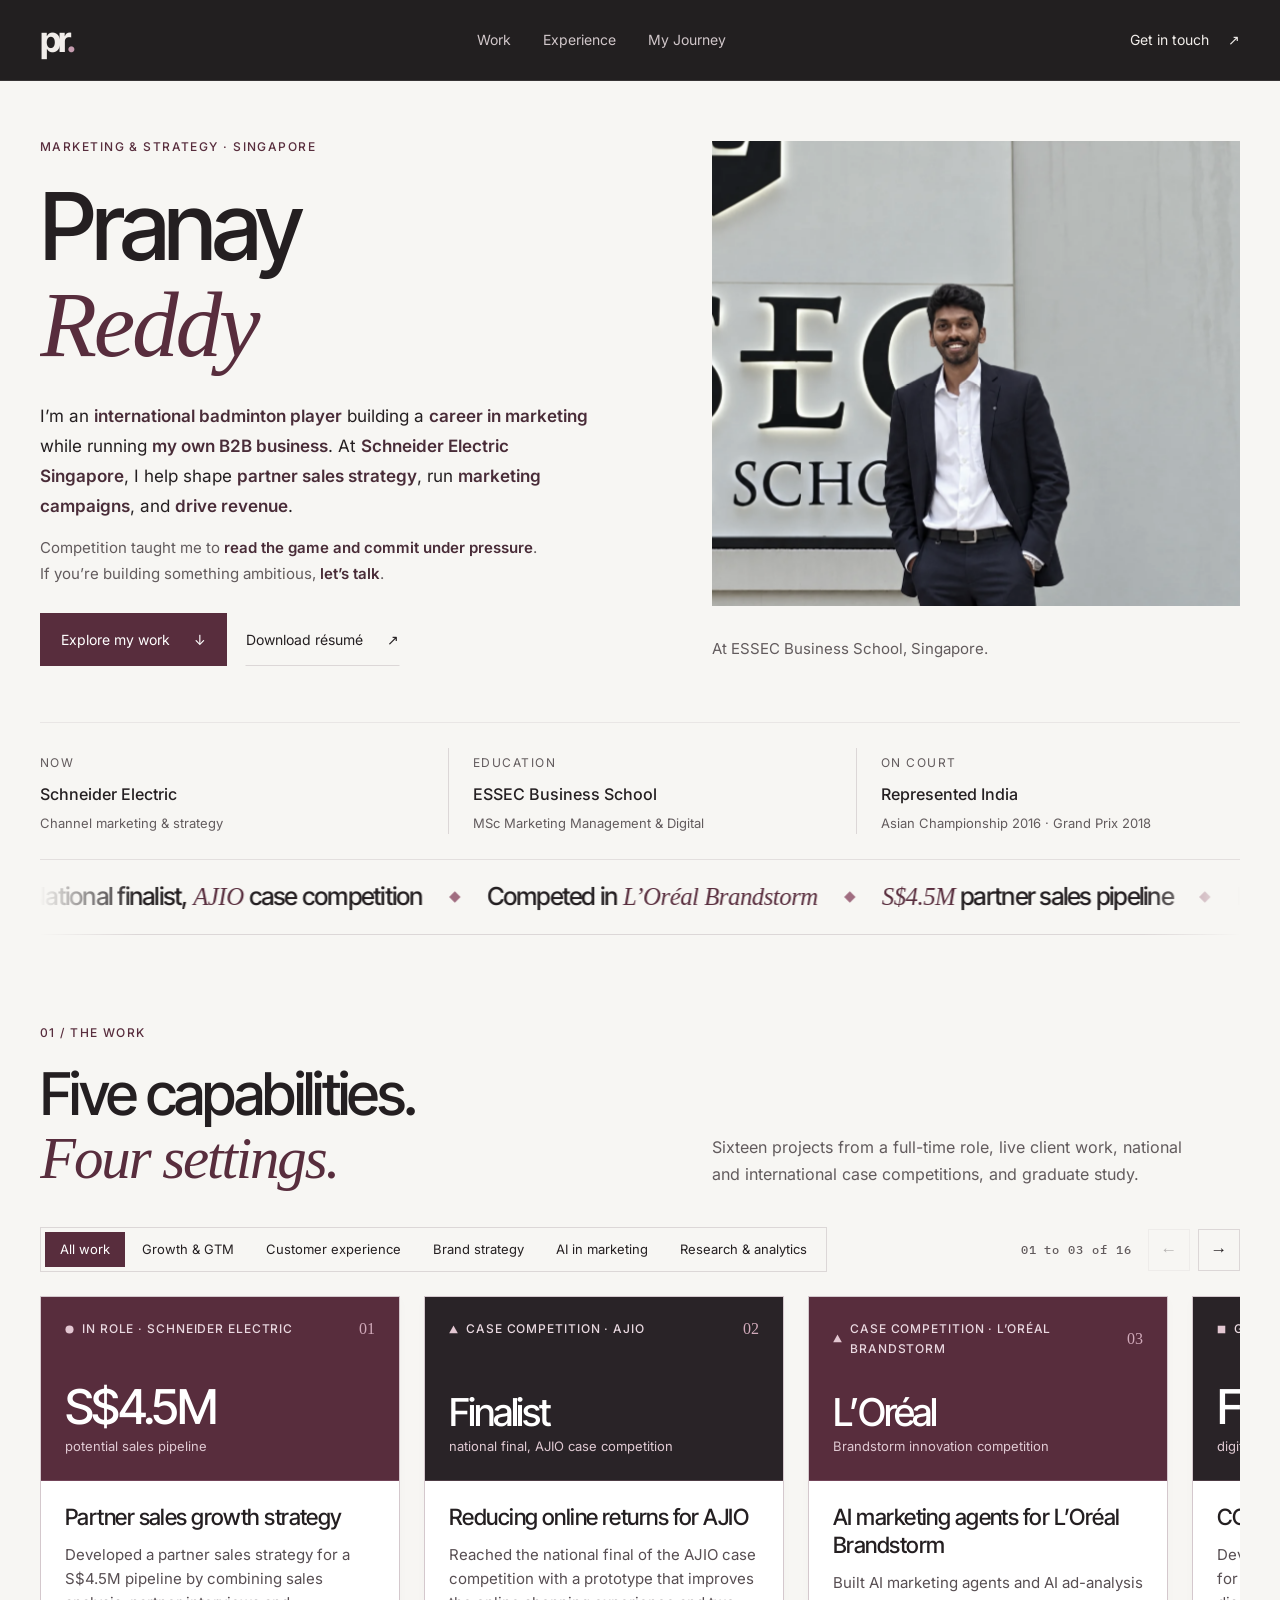
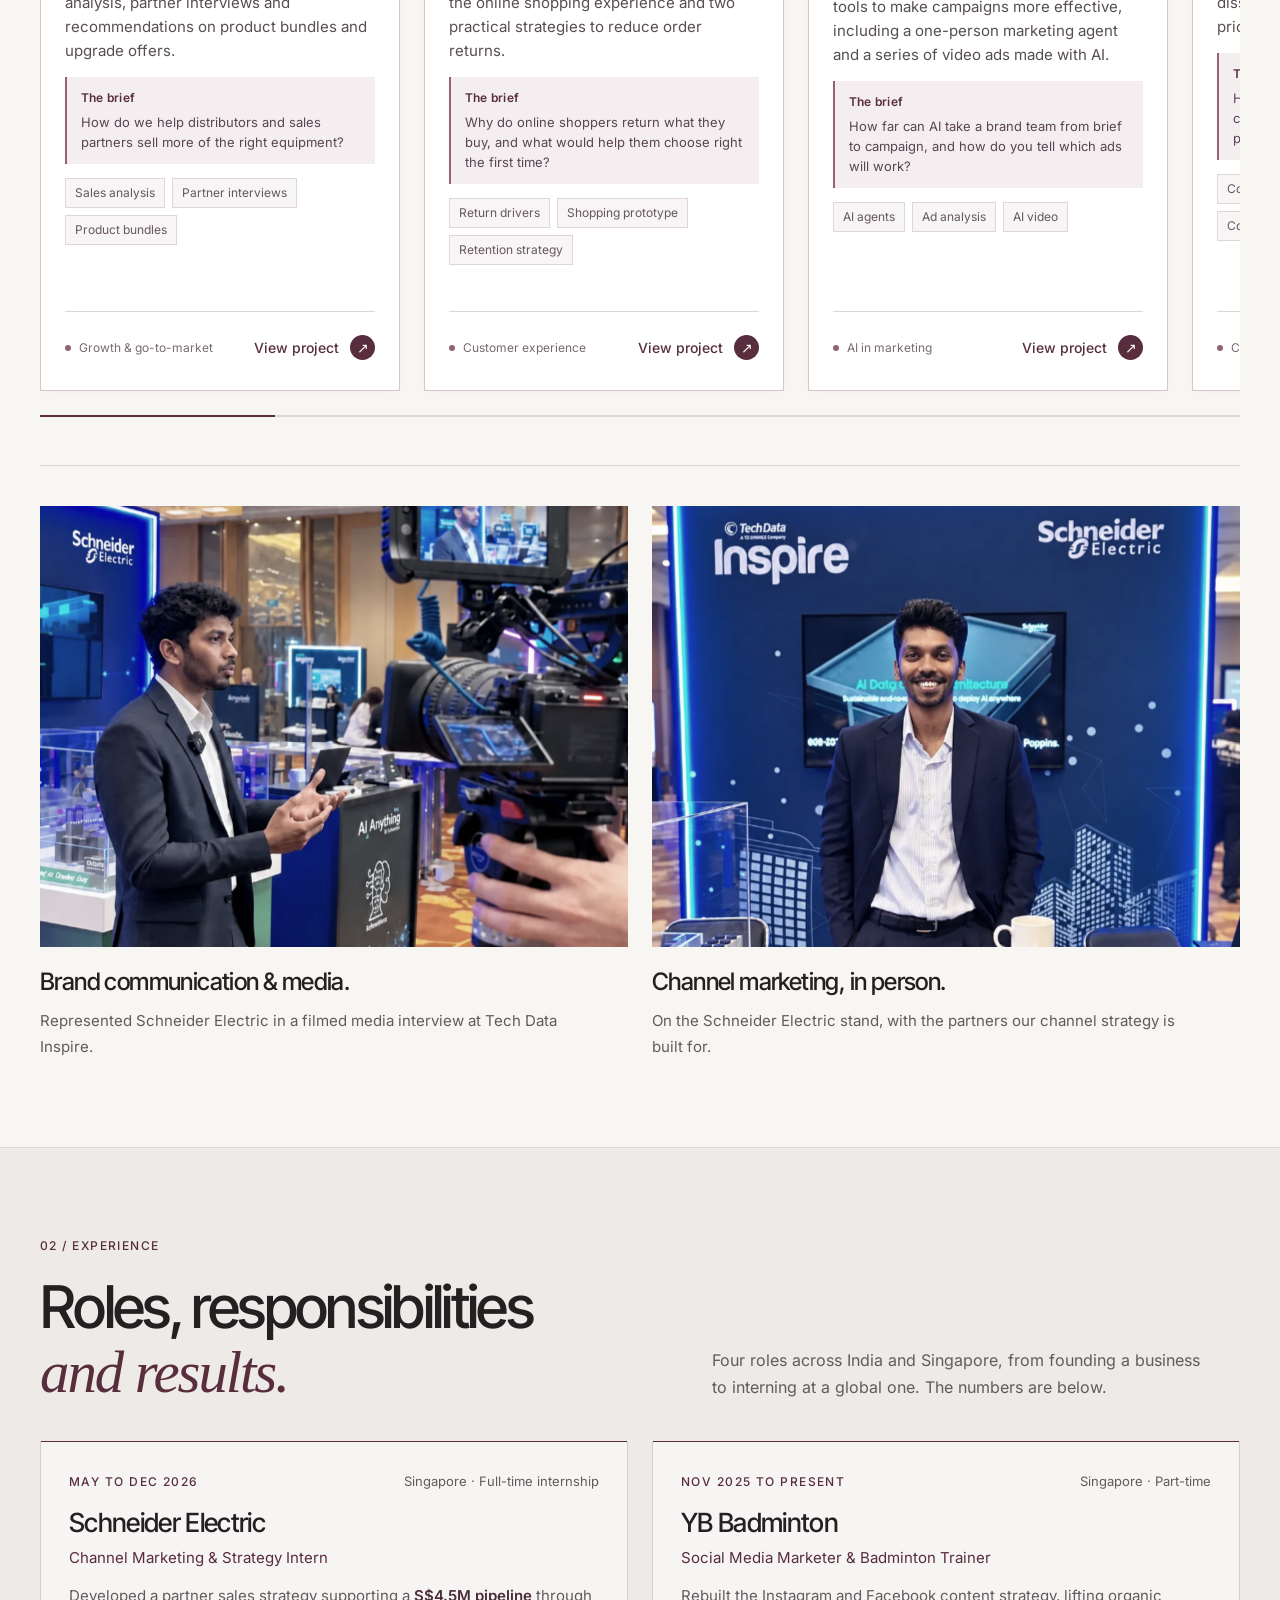
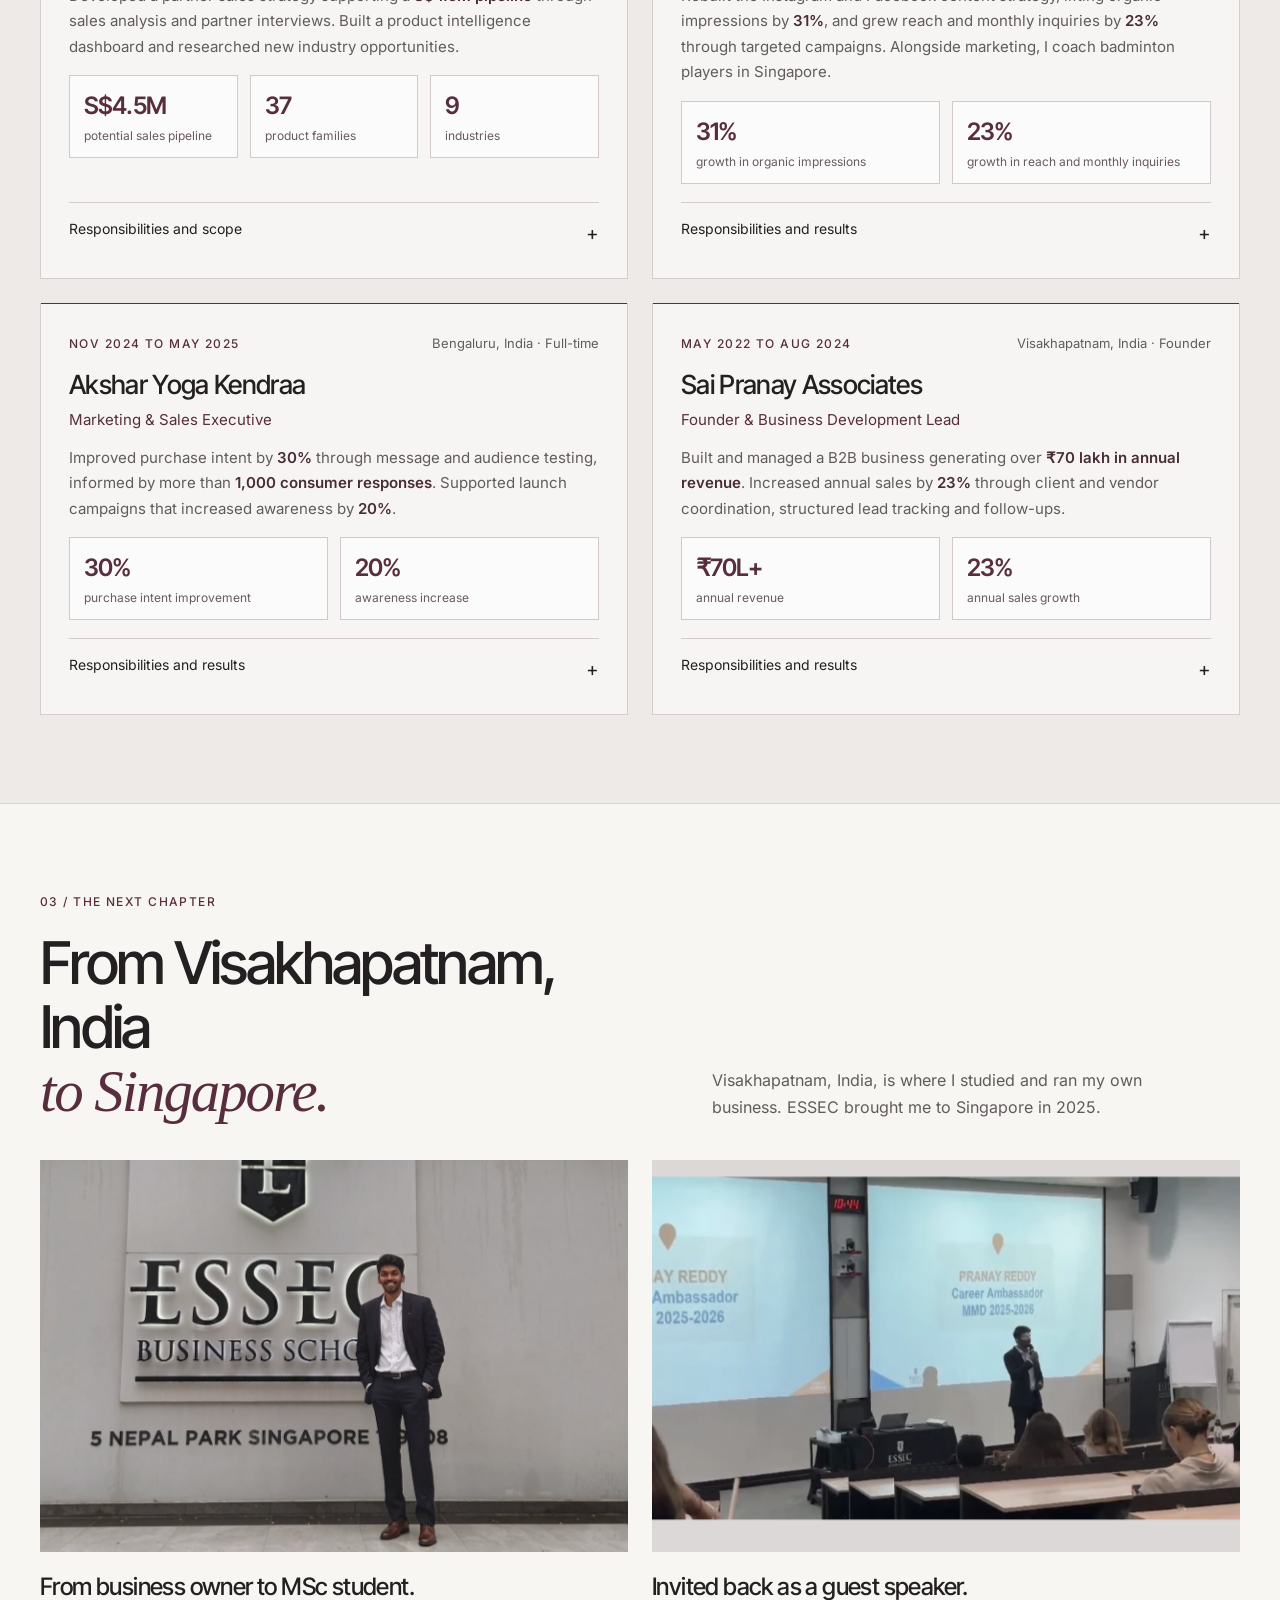
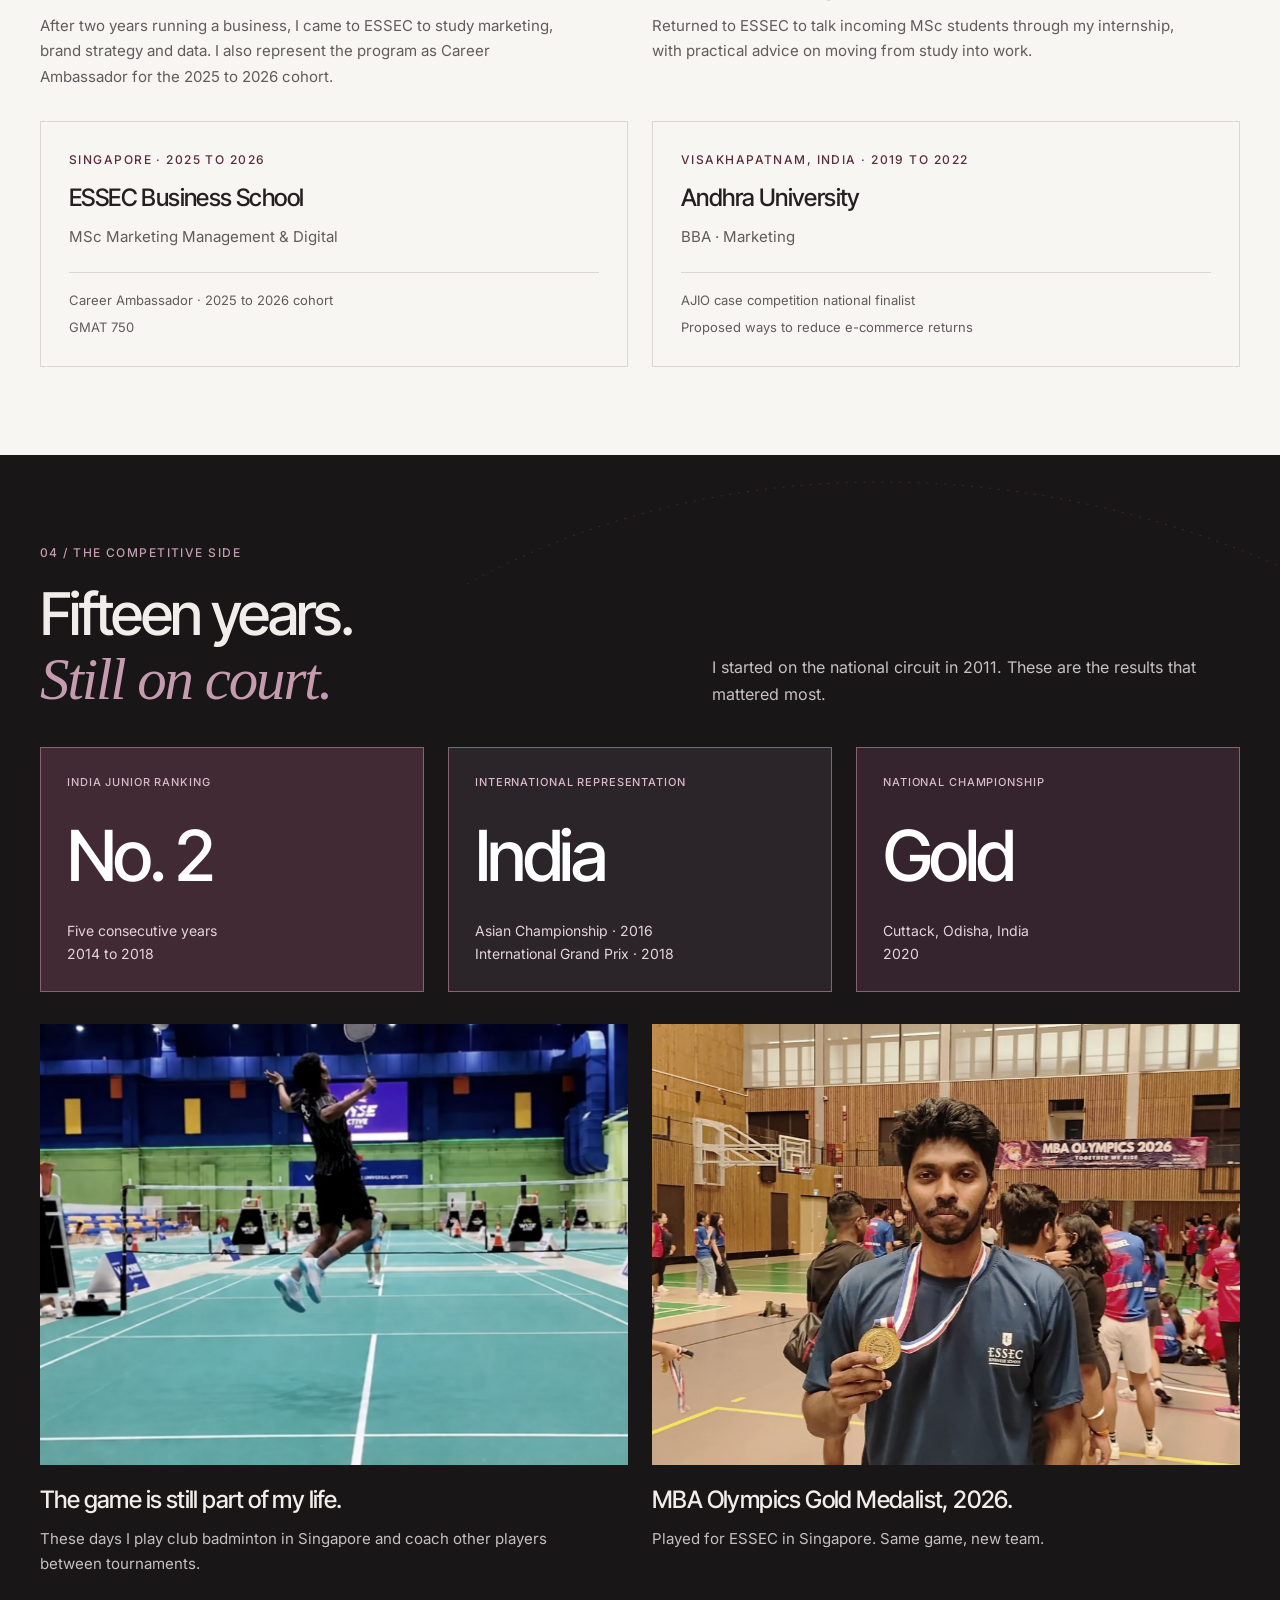
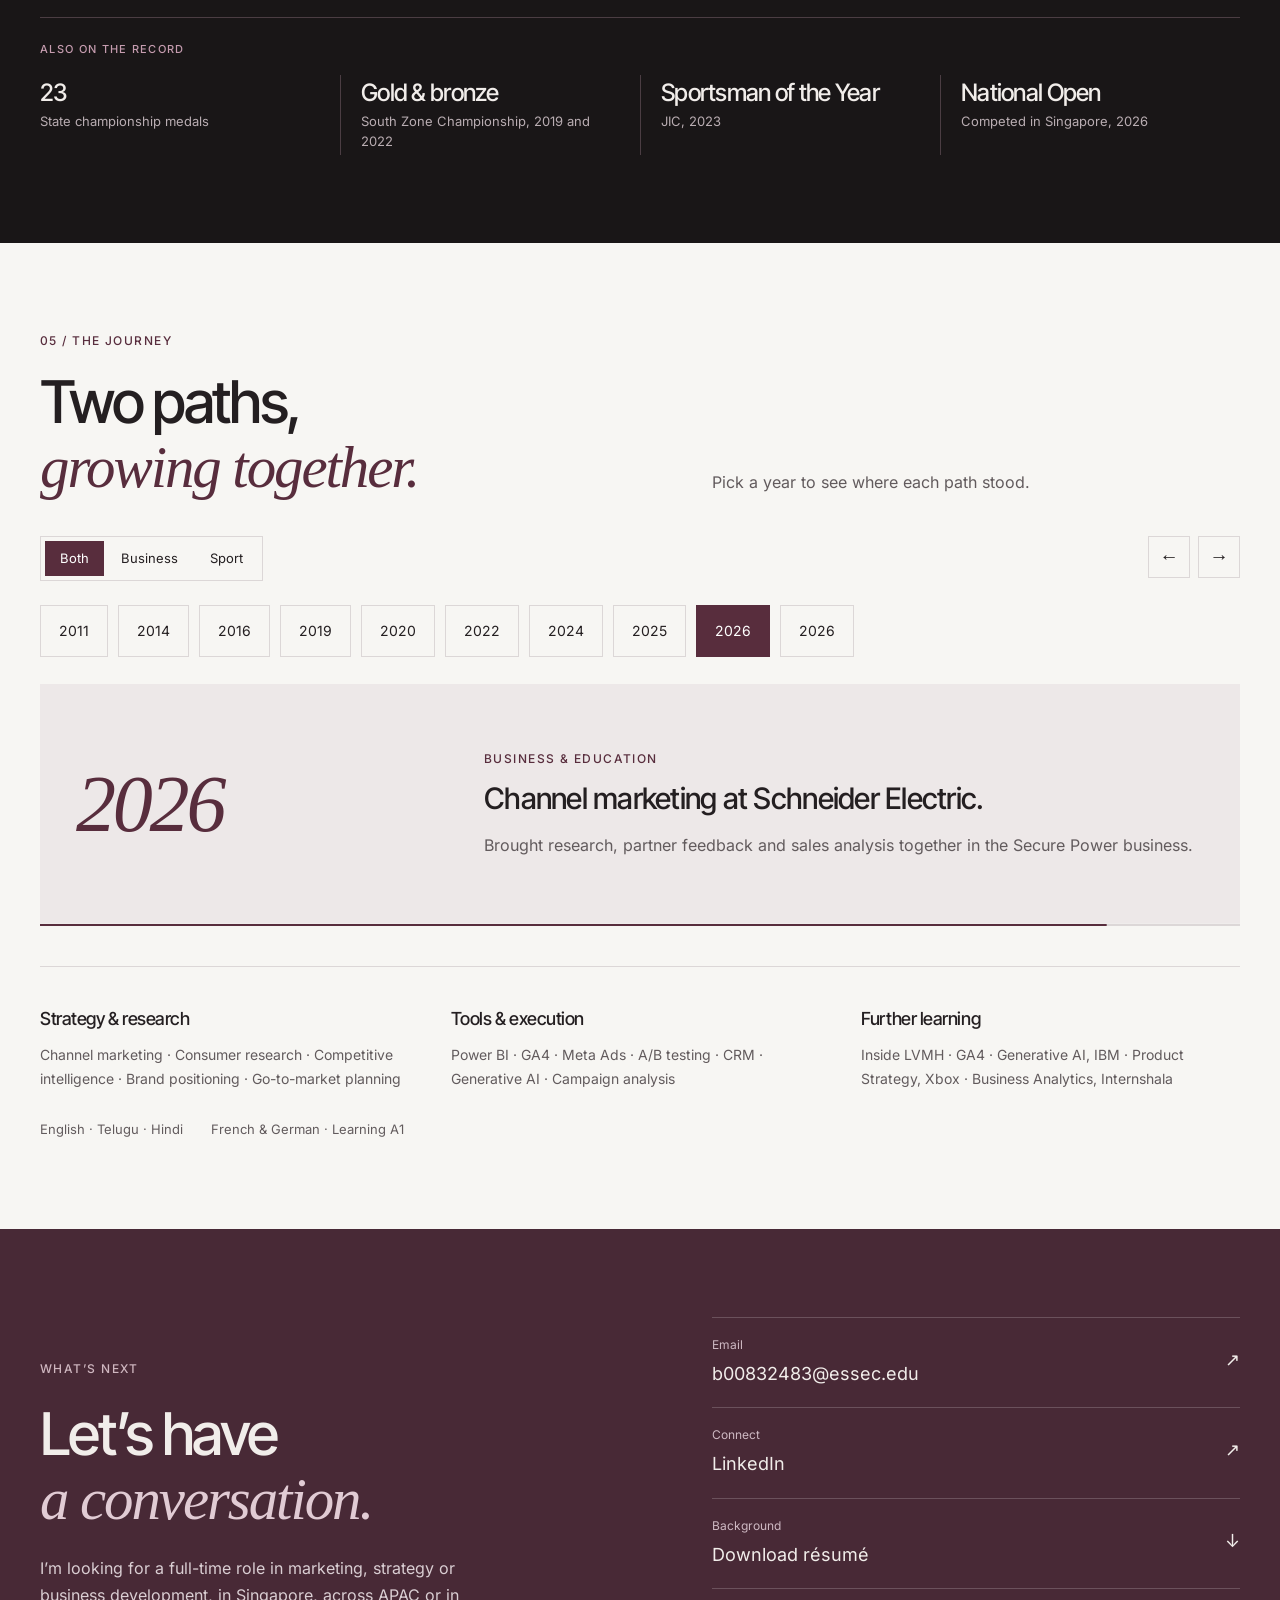
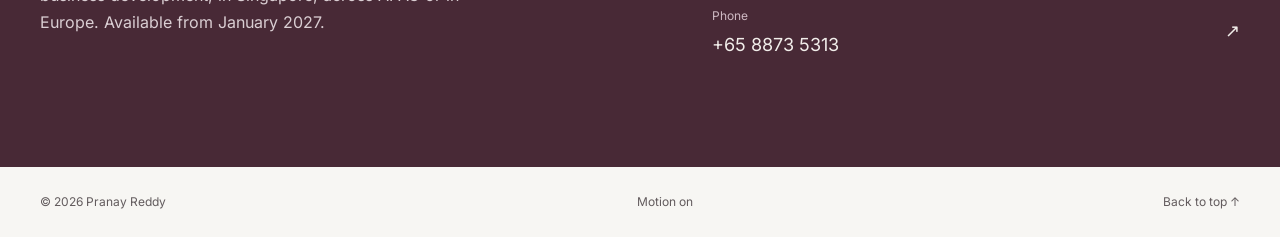
==== docs/index.html @ fdb8cba4 "Serve the site from docs/ so GitHub Pages can publish it GitHub Pages can publish a branch's root or" ====
<!doctype html>
<html lang="en"><head><meta charset="utf-8"><meta name="viewport" content="width=device-width,initial-scale=1"><title>Pranay Reddy | Marketing, Strategy & Commercial Growth</title><meta name="description" content="Pranay Reddy. Former India junior No. 2 in badminton, founder of a B2B business, now in partner sales strategy at Schneider Electric in Singapore."><meta name="theme-color" content="#191617"><meta name="portfolio-revision" content="4"><style>@font-face{font-family:"Inter Tight";font-style:normal;font-weight:400;font-display:swap;src:url([data-uri]) format("woff2")}
@font-face{font-family:"Inter Tight";font-style:normal;font-weight:500;font-display:swap;src:url([data-uri]) format("woff2")}
@font-face{font-family:"Inter Tight";font-style:normal;font-weight:600;font-display:swap;src:url([data-uri]) format("woff2")}
@font-face{font-family:"Inter Tight";font-style:normal;font-weight:700;font-display:swap;src:url([data-uri]) format("woff2")}
@font-face{font-family:"Inter Tight";font-style:normal;font-weight:800;font-display:swap;src:url([data-uri]) format("woff2")}
@font-face{font-family:"Inter";font-style:normal;font-weight:400;font-display:swap;src:url([data-uri]) format("woff2")}
@font-face{font-family:"Inter";font-style:normal;font-weight:500;font-display:swap;src:url([data-uri]) format("woff2")}
@font-face{font-family:"Inter";font-style:normal;font-weight:600;font-display:swap;src:url([data-uri]) format("woff2")}
@font-face{font-family:"IBM Plex Mono";font-style:normal;font-weight:400;font-display:swap;src:url([data-uri]) format("woff2")}
@font-face{font-family:"IBM Plex Mono";font-style:normal;font-weight:500;font-display:swap;src:url([data-uri]) format("woff2")}</style><style>
:root{--bg:#f7f6f3;--paper:#fff;--ink:#241f21;--muted:#625b5d;--line:#dcd7d7;--wine:#582d3d;--dark:#191617;--light:#f1edea;--serif:Georgia,'Times New Roman',serif;--sans:'Inter',Arial,sans-serif;--display:'Inter Tight',Arial,sans-serif;--ease:cubic-bezier(.22,.68,0,1)}
*{box-sizing:border-box}html{scroll-behavior:smooth;scroll-padding-top:96px}body{margin:0;background:var(--bg);color:var(--ink);font:16px/1.7 var(--sans);-webkit-font-smoothing:antialiased}button,a{touch-action:manipulation;-webkit-tap-highlight-color:transparent}button{font:inherit;cursor:pointer}a{color:inherit;text-decoration:none}button:focus-visible,a:focus-visible,summary:focus-visible{outline:2px solid #ad637c;outline-offset:5px}button{color:inherit}h1,h2,h3,p,figure{margin:0}h1,h2,h3{font-family:var(--display);font-weight:500}h1,h2{line-height:1.08;letter-spacing:-.045em}h2{font-size:clamp(2.45rem,4.6vw,4.1rem)}h3{font-size:1.5rem;line-height:1.28;letter-spacing:-.025em}em{font-family:var(--serif);font-weight:400;letter-spacing:-.035em}h2 em{color:var(--wine)}::selection{background:#582d3d;color:white}.container{width:min(1200px,calc(100% - 80px));margin-inline:auto}.section{padding-block:88px}.eyebrow{font-size:.75rem;font-weight:500;letter-spacing:.12em;line-height:1.6;text-transform:uppercase}.skip{position:fixed;left:20px;top:-100px;padding:14px;background:#fff;z-index:200}.skip:focus{top:12px}.scroll-progress{position:fixed;height:2px;top:0;left:0;width:100%;background:#a06d80;transform:scaleX(0);transform-origin:left;z-index:100}.site-header{position:sticky;top:0;z-index:40;background:#191617f5;color:var(--light);border-bottom:1px solid #ffffff18;backdrop-filter:blur(16px)}.nav-inner{height:80px;display:flex;align-items:center;justify-content:space-between;gap:24px}.wordmark{font:700 2.2rem/1 var(--display);letter-spacing:-.09em}.wordmark span{color:#c59caf}.nav-inner nav{display:flex;gap:32px;font-size:.875rem}.nav-inner nav a{color:#d1c7ca;position:relative}.nav-inner nav a.active:after{position:absolute;content:'';height:1px;background:#c59caf;bottom:-9px;left:0;right:0}.nav-contact{font-size:.875rem}.nav-contact span{padding-left:15px}.hero{display:grid;grid-template-columns:1.15fr 1fr;align-items:center;gap:64px;padding-block:56px}.hero-copy .eyebrow{color:var(--wine);margin-bottom:25px}.hero h1{font-size:clamp(2.8rem,4.4vw,4rem);line-height:1.13}.hero h1 em{color:var(--wine)}.hero-intro{font-size:1.0625rem;line-height:1.75;margin-top:25px;max-width:550px}.hero-note{color:var(--muted);font-size:.9375rem;margin-top:14px;max-width:510px}.hero-actions{display:flex;gap:18px;flex-wrap:wrap;margin-top:27px}.button{display:inline-flex;gap:24px;align-items:center;font-size:.875rem;line-height:1.5;padding:15px 20px;border:1px solid var(--wine);transition:transform .25s,background .25s}.primary{background:var(--wine);color:white}.primary:hover{background:#3c202b;transform:translateY(-2px)}.text-button{border-color:transparent;border-bottom-color:var(--line);padding-inline:0}.hero-portrait .image-frame{aspect-ratio:auto;height:465px}.hero-portrait figcaption{display:flex;align-items:baseline;justify-content:space-between;gap:12px;padding-top:14px}.hero-portrait figcaption h3{font-size:1rem}.hero-portrait figcaption p{font-size:.75rem;margin:0}.portrait-frame img{object-position:50% 62%}.credentials-strip{display:grid;grid-template-columns:repeat(3,1fr);border-block:1px solid var(--line);padding-block:25px;gap:24px}.credentials-strip>div{padding-left:24px;border-left:1px solid var(--line)}.credentials-strip>div:first-child{padding-left:0;border:0}.credentials-strip span{font-size:.6875rem;letter-spacing:.12em;color:var(--muted)}.credentials-strip strong{display:block;font-size:1rem;font-weight:500;margin-top:5px}.credentials-strip p{color:var(--muted);font-size:.8125rem;margin-top:4px}.section-head{margin-bottom:36px}.section-head>.eyebrow{color:var(--wine);margin-bottom:20px}.heading-row{display:grid;grid-template-columns:1.15fr 1fr;gap:64px;align-items:end}.heading-row>p{max-width:490px;color:var(--muted);padding-bottom:3px}.context-panel{display:grid;grid-template-columns:1fr 1.7fr;gap:48px;padding:36px;background:var(--dark);color:var(--light);margin-bottom:32px;border-top:3px solid var(--wine)}.context-panel .eyebrow{color:#cba7b7;margin-bottom:18px}.context-panel h3{font-size:1.85rem}.context-panel>div>p:not(.eyebrow){font-size:.9375rem;color:#d5cbd0}.context-panel>div>p+p{margin-top:14px}.work-toolbar{display:flex;align-items:center;justify-content:space-between;gap:20px;margin-bottom:24px}.work-toolbar>p{font-size:.8125rem;color:var(--muted)}.filters{display:flex;padding:4px;border:1px solid var(--line);gap:2px;max-width:100%;background:transparent}.filters button{border:0;background:transparent;padding:8px 15px;font-size:.8125rem;line-height:1.5;transition:background .25s,color .25s}.filters button.active{background:var(--wine);color:white}.filters button:hover:not(.active){background:#582d3d0c}.projects-grid{display:grid;grid-template-columns:repeat(2,minmax(0,1fr));gap:24px}.project-card{border:1px solid var(--line);background:var(--paper);padding:28px;display:flex;flex-direction:column;min-width:0;transition:transform .35s var(--ease),box-shadow .35s,border-color .35s}.project-card:hover{transform:translateY(-4px);border-color:#b295a1;box-shadow:0 12px 28px #291a2010}.card-top{display:flex;justify-content:space-between;gap:20px;align-items:flex-start;margin-bottom:21px}.card-top .eyebrow{color:var(--wine);font-size:.6875rem;letter-spacing:.075em}.index{font:italic 1.3rem var(--serif);color:#9a828d}.project-card h3{font-size:1.75rem;max-width:450px;margin-bottom:15px}.project-card>p{font-size:.9375rem;color:var(--muted);margin-bottom:26px}.card-bottom{border-top:1px solid var(--line);padding-top:20px;margin-top:auto;display:flex;justify-content:space-between;align-items:end;gap:16px}.project-proof strong{font:400 1.8rem/1.2 var(--serif);letter-spacing:-.035em;color:var(--wine);display:block}.project-proof span{display:block;font-size:.75rem;color:var(--muted);margin-top:5px}.case-button{border:0;border-bottom:1px solid #a9919a;padding:6px 0;background:none;white-space:nowrap;font-size:.8125rem}.case-button span{margin-left:12px}.photo-pair{display:grid;grid-template-columns:repeat(2,minmax(0,1fr));gap:24px}.professional-pair{margin-top:48px;padding-top:40px;border-top:1px solid var(--line)}.moment{min-width:0}.image-frame{display:block;width:100%;padding:0;border:0;aspect-ratio:3/2;overflow:hidden;position:relative;background:#292326;cursor:zoom-in}.image-frame img{height:100%;width:100%;object-fit:cover;display:block;filter:saturate(.65);transition:transform .8s var(--ease),filter .8s}.image-frame:hover img{transform:scale(1.025);filter:saturate(.9)}.image-open{position:absolute;right:16px;bottom:16px;display:flex;align-items:center;gap:17px;padding:7px 12px;font-size:.75rem;line-height:1.7;color:white;background:#191617ae;backdrop-filter:blur(8px);border:1px solid #ffffff40}.moment figcaption{padding-top:20px}.moment figcaption p{font-size:.9375rem;color:var(--muted);margin-top:10px;max-width:540px}.interview-frame img{object-position:50% 36%}.event-frame img{object-position:50% 40%}.campus-frame img{object-position:50% 100%}.talk-frame img{object-fit:contain;background:#ddd8d6}.action-frame img{object-position:50% 20%}.medal-frame img{object-position:50% 45%}.career-section{background:#eeeae7;border-block:1px solid var(--line)}.career-row{display:grid;grid-template-columns:1fr 2fr;gap:48px;border-top:1px solid #cfc6c9;padding:32px 0}.career-row:last-child{padding-bottom:0}.career-meta .eyebrow{color:var(--wine);font-size:.75rem}.career-meta p{font-size:.8125rem;color:var(--muted);margin-top:10px}.career-body h3{font-size:1.8rem}.role{font-size:.9375rem;color:var(--wine);margin-top:6px}.career-body>p:not(.role){margin-top:16px;color:var(--muted);max-width:720px}details{margin-top:18px;border-top:1px solid #d5cbce;padding-top:14px}summary{display:flex;justify-content:space-between;gap:20px;cursor:pointer;font-size:.875rem;list-style:none}summary::-webkit-details-marker{display:none}summary span{font-size:1.2rem;transition:transform .2s}details[open] summary span{transform:rotate(45deg)}details ul{padding-left:19px;font-size:.9375rem;color:var(--muted);margin:16px 0 0}li+li{margin-top:10px}.education-grid{display:grid;grid-template-columns:repeat(2,minmax(0,1fr));gap:24px;margin-top:32px}.education-grid article{border:1px solid var(--line);padding:28px}.education-grid .eyebrow{color:var(--wine);margin-bottom:14px}.education-grid article>p:not(.eyebrow){font-size:.9375rem;margin-top:10px;color:var(--muted)}.education-facts{border-top:1px solid var(--line);margin-top:22px;padding-top:16px;font-size:.8125rem;display:flex;flex-direction:column;gap:5px;color:var(--muted)}.sport-section{background:var(--dark);color:var(--light)}.sport-section .eyebrow,.sport-section h2 em{color:#c59caf}.sport-section .heading-row>p,.sport-section .moment figcaption p{color:#c7bfc2}.sport-record{display:grid;grid-template-columns:repeat(3,1fr);margin-top:36px;padding-block:26px;border-block:1px solid #4b3d43;gap:24px}.sport-record>div{display:flex;align-items:center;gap:24px;padding-left:24px;border-left:1px solid #4b3d43}.sport-record>div:first-child{padding-left:0;border:0}.sport-record strong{font:italic 2.8rem var(--serif);color:#d1b5c0;white-space:nowrap}.sport-record span{font-size:.8125rem;color:#c7bfc2;line-height:1.6}.sport-footnote{font-size:.8125rem;color:#b9adb2;margin-top:20px}.timeline-toolbar{display:flex;justify-content:space-between;gap:20px;margin-bottom:24px}.timeline-arrows{display:flex;gap:8px}.timeline-arrows button{width:42px;height:42px;background:none;border:1px solid var(--line);font-size:1.2rem}.timeline-years{display:flex;gap:10px;overflow-x:auto;scrollbar-width:thin;scrollbar-color:#967581 transparent;padding:0 0 15px}.timeline-years button{padding:13px 18px;border:1px solid var(--line);background:transparent;font-size:.875rem;flex-shrink:0}.timeline-years button[aria-pressed=true]{background:var(--wine);color:#fff;border-color:var(--wine)}.milestone-panel{display:grid;grid-template-columns:1fr 2fr;gap:48px;background:#ede8e8;padding:36px;margin-top:12px;min-height:240px;align-items:center}.milestone-panel>strong{font:italic 5rem/1 var(--serif);color:var(--wine);letter-spacing:-.04em}.milestone-panel .eyebrow{color:var(--wine);margin-bottom:12px}.milestone-panel h3{font-size:1.85rem}.milestone-panel div>p:last-child{margin-top:14px;color:var(--muted)}.skills-grid{display:grid;grid-template-columns:repeat(3,1fr);gap:32px;padding-top:40px;margin-top:40px;border-top:1px solid var(--line)}.skills-grid h3{font-size:1.125rem}.skills-grid p{font-size:.875rem;color:var(--muted);margin-top:13px}.languages{font-size:.8125rem;color:var(--muted);margin-top:28px;display:flex;gap:28px;flex-wrap:wrap}.contact-section{background:#482936;color:var(--light)}.contact-grid{display:grid;grid-template-columns:1.15fr 1fr;gap:64px;align-items:center}.contact-grid .eyebrow{color:#cfb7c0;margin-bottom:24px}.contact-grid h2 em{color:#e1cbd4}.contact-grid>div>p:last-child{max-width:480px;margin-top:24px;font-size:1rem;color:#daceD3}.contact-links a{display:block;border-top:1px solid #ffffff30;padding:18px 0;font-size:1.125rem;position:relative;padding-right:28px;overflow-wrap:anywhere}.contact-links a>span{display:block;font-size:.75rem;color:#ceb9c3;line-height:1.5;margin-bottom:5px}.contact-links b{position:absolute;right:0;top:27px;font-weight:400}.contact-links a:hover{color:#fff}.footer{padding-block:25px;display:flex;justify-content:space-between;gap:20px;font-size:.75rem;color:var(--muted)}.footer button{border:0;background:none;padding:0;font-size:inherit;color:inherit}
dialog{width:min(800px,calc(100% - 32px));max-height:calc(100dvh - 40px);padding:32px;border:1px solid #b9a2ad;background:var(--bg);color:var(--ink);overflow:auto}dialog::backdrop{background:#120d10db;backdrop-filter:blur(8px)}dialog[open]{animation:dialog-in .25s var(--ease)}.dialog-head{display:flex;justify-content:space-between;align-items:center;gap:24px;margin-bottom:24px}.dialog-head .eyebrow{color:var(--wine)}.close-dialog{width:42px;height:42px;flex-shrink:0;border:1px solid var(--line);background:transparent;font-size:1.2rem}dialog h2{font-size:2.3rem}.case-summary{margin-top:20px;color:var(--muted)}.case-details>section{margin-top:27px;padding-top:22px;border-top:1px solid var(--line)}.case-details h3{font-size:1.15rem;margin-bottom:10px}.case-details p,.case-details li{font-size:.9375rem;color:var(--muted)}.case-details ul{padding-left:19px;margin:0}.case-note{font-size:.8125rem;padding:16px;background:#ede7e9;margin-top:24px;color:#62505a}.dialog-foot{display:flex;justify-content:space-between;gap:20px;align-items:center;margin-top:25px;border-top:1px solid var(--line);padding-top:20px;font-size:.8125rem}.dialog-foot button{border:0;background:none;color:var(--wine);padding:8px 0;font-size:.875rem}#photo-dialog{width:min(1020px,calc(100% - 32px));background:var(--dark);color:var(--light);padding:20px 24px}#photo-dialog .dialog-head{margin-bottom:16px}#photo-dialog .eyebrow,#photo-dialog .dialog-foot button{color:#d1b5c0}#photo-dialog .close-dialog{border-color:#66505b}#photo-full{width:100%;height:calc(100dvh - 280px);min-height:180px;display:block;object-fit:contain}#photo-dialog h2{font-size:1.6rem;margin-top:20px}#photo-caption{font-size:.875rem;color:#c6b9bf;margin-top:9px}#photo-dialog .dialog-foot{border-color:#66505b;margin-top:16px;padding-top:10px}.js-motion .reveal{opacity:0;transform:translateY(16px);transition:opacity .6s var(--ease),transform .6s var(--ease)}.js-motion .reveal.visible{opacity:1;transform:none}[hidden]{display:none!important}.no-motion *{animation:none!important;transition:none!important;scroll-behavior:auto!important}.no-motion .reveal{opacity:1!important;transform:none!important}@keyframes dialog-in{from{opacity:0;transform:translateY(12px)}to{opacity:1;transform:none}}
@media(min-width:1600px){.hero{padding-block:72px}.hero-portrait .image-frame{height:495px}}
@media(max-width:1000px){.container{width:calc(100% - 56px)}.hero,.heading-row,.contact-grid{gap:32px}.hero h1{font-size:3.1rem}.hero-portrait .image-frame{height:460px}.hero-actions{gap:10px}.button{padding:12px 15px;gap:15px}.text-button{padding-inline:0}.hero-portrait figcaption{display:block}.hero-portrait figcaption p{margin-top:4px}.context-panel{padding:28px;gap:32px}.sport-record>div{display:block}.sport-record span{display:block;margin-top:8px}.project-card{padding:24px}.card-bottom{align-items:start;flex-direction:column;gap:12px}.career-row,.milestone-panel{gap:32px}}
@media(max-width:760px){html{scroll-padding-top:85px}.container{width:calc(100% - 40px)}.section{padding-block:56px}.nav-inner{height:68px;gap:18px}.wordmark{font-size:1.9rem}.nav-inner nav{gap:20px;font-size:.8125rem}.nav-contact{font-size:.8125rem}.nav-contact span{display:none}.hero{grid-template-columns:1fr;gap:28px;padding-block:35px}.hero h1{font-size:clamp(2.5rem,7.4vw,3.5rem)}.hero h1{max-width:620px}.hero-copy .eyebrow{margin-bottom:20px}.hero-intro{margin-top:22px;font-size:1rem}.hero-note{font-size:.9375rem}.hero-portrait .image-frame{height:430px;max-height:65vh}.hero-portrait figcaption{display:flex}.credentials-strip{gap:15px;padding-block:20px}.credentials-strip>div{padding-left:15px}.credentials-strip strong{font-size:.875rem}.credentials-strip p{font-size:.75rem;line-height:1.5}.credentials-strip span{font-size:.625rem}.heading-row{grid-template-columns:1fr;gap:20px}.heading-row>p{max-width:600px}.section-head{margin-bottom:28px}.section-head>.eyebrow{margin-bottom:16px}.context-panel{grid-template-columns:1fr;gap:20px;padding:25px}.context-panel h3{font-size:1.65rem}.context-panel h3 br{display:none}.context-panel .eyebrow{margin-bottom:12px}.work-toolbar{align-items:flex-start;flex-direction:column;gap:14px}.projects-grid{gap:18px}.project-card{padding:21px}.project-card h3{font-size:1.5rem}.project-card>p{font-size:.875rem}.card-top{margin-bottom:16px;gap:10px}.card-top .eyebrow{font-size:.625rem}.photo-pair{gap:24px}.professional-pair{margin-top:32px;padding-top:28px}.moment figcaption h3{font-size:1.25rem}.moment figcaption p{font-size:.875rem}.moment figcaption{padding-top:15px}.image-open{right:10px;bottom:10px;font-size:.6875rem;gap:10px;padding:5px 8px}.career-row{grid-template-columns:1fr;gap:20px;padding-block:28px}.career-meta{display:flex;justify-content:space-between;align-items:baseline;gap:15px;flex-wrap:wrap}.career-meta p{margin:0}.career-body h3{font-size:1.6rem}.career-body>p:not(.role){font-size:.9375rem}.education-grid{gap:24px}.education-grid article{padding:22px}.education-grid h3{font-size:1.35rem}.sport-record strong{font-size:2.2rem}.sport-record>div{padding-left:15px}.sport-record{gap:15px}.sport-record span{font-size:.75rem}.milestone-panel{grid-template-columns:1fr;gap:20px;padding:26px;min-height:280px}.milestone-panel>strong{font-size:3.3rem}.milestone-panel h3{font-size:1.6rem}.skills-grid{gap:24px;grid-template-columns:1fr;padding-top:30px;margin-top:30px}.skills-grid p{margin-top:8px}.contact-grid{grid-template-columns:1fr;gap:32px}.contact-grid h2{font-size:3rem}.contact-grid>div>p:last-child{margin-top:20px}.footer{font-size:.6875rem;gap:15px}.timeline-years button{padding:11px 15px}.timeline-toolbar{gap:10px}.filters button{padding:8px 12px}dialog{padding:22px}dialog h2{font-size:1.85rem}.dialog-head{margin-bottom:20px}#photo-dialog{padding:16px}#photo-full{height:calc(100dvh - 310px)}}
@media(max-width:520px){.nav-inner nav{gap:17px}.nav-inner nav a:nth-child(2){display:none}.nav-contact{font-size:.75rem}.hero h1{font-size:2.6rem;line-height:1.13}.hero h1 br:nth-of-type(1){display:block}.hero-portrait .image-frame{height:370px}.hero-portrait figcaption{display:block}.hero-portrait figcaption p{margin-top:4px}.credentials-strip{grid-template-columns:1fr;gap:0;padding-block:0}.credentials-strip>div,.credentials-strip>div:first-child{display:grid;grid-template-columns:90px 1fr;padding:15px 0;border:0;border-top:1px solid var(--line);gap:0 12px}.credentials-strip>div:first-child{border:0}.credentials-strip span{grid-row:1/3;align-self:center;font-size:.625rem}.credentials-strip strong{margin:0;font-size:.9375rem}.credentials-strip p{grid-column:2;margin-top:3px}.projects-grid,.photo-pair,.education-grid{grid-template-columns:1fr;gap:24px}.project-card{padding:25px}.project-card h3{font-size:1.65rem}.project-card>p{font-size:.9375rem}.card-top .eyebrow{font-size:.6875rem}.card-bottom{flex-direction:row;align-items:end;gap:12px}.project-proof strong{font-size:1.65rem}.project-proof span{font-size:.6875rem}.case-button{font-size:.75rem}.case-button span{margin-left:7px}.professional-pair{gap:30px}.moment figcaption h3{font-size:1.4rem}.moment figcaption p{font-size:.9375rem}.image-frame{aspect-ratio:3/2}.education-grid{margin-top:28px;gap:18px}.sport-record{gap:12px}.sport-record>div{padding-left:12px}.sport-record strong{font-size:1.95rem}.sport-record span{font-size:.6875rem}.sport-footnote{font-size:.75rem}.timeline-toolbar{flex-wrap:wrap}.filters button{font-size:.75rem;padding:8px 10px}.timeline-arrows button{width:36px;height:36px}.contact-links a{font-size:1rem}.languages{gap:8px;flex-direction:column}.section{padding-block:48px}.footer{flex-wrap:wrap}.footer>span{flex:1}.footer a{white-space:nowrap}}
@media(prefers-reduced-motion:reduce){html{scroll-behavior:auto}*,*:before,*:after{animation:none!important;transition:none!important}.reveal{opacity:1!important;transform:none!important}}

.hero h1{font-size:clamp(4.4rem,7.3vw,6.2rem);line-height:.98;letter-spacing:-.045em}.hero h1 em{line-height:1.12}@media(max-width:760px){.hero h1{font-size:4.5rem;line-height:1}}@media(max-width:360px){.hero h1{font-size:4rem}}

.projects-grid{grid-auto-rows:1fr}.card-top .eyebrow,.credentials-strip span{font-size:.75rem}.project-proof span{font-size:.75rem}.footer{font-size:.75rem}@media(max-width:520px){.projects-grid{grid-auto-rows:auto}}
/* Deliverables, evidence and methods share one card structure. */
.project-card{padding:0;overflow:hidden;border-color:#d4c8cd;background:#fff;box-shadow:0 3px 12px #24151b05}.project-card:hover{box-shadow:0 14px 30px #291a2014;transform:translateY(-4px)}.project-banner{padding:23px 28px 26px;background:#582d3d;color:#fff;min-height:162px;display:flex;flex-direction:column;justify-content:space-between;border-bottom:1px solid #734459}.project-card:nth-child(2n) .project-banner{background:#292327;border-bottom-color:#4d3d45}.project-banner .card-top{margin-bottom:20px;align-items:center}.project-banner .card-top .eyebrow{color:#ead9e1;font-size:.75rem;letter-spacing:.075em}.project-banner .index{color:#d1aaba;font-size:1rem;font-style:normal}.project-banner .project-proof{display:flex;align-items:end;gap:24px}.project-banner .project-proof strong{font-family:var(--display);font-size:3.5rem;font-weight:500;letter-spacing:-.055em;line-height:1;color:#fff;white-space:nowrap}.project-banner .project-proof span{color:#e0cad3;font-size:.8125rem;line-height:1.5;max-width:150px;margin:0 0 4px}.project-banner .proof-wide strong{font-size:2.65rem}.project-card-body{padding:28px;display:flex;flex-direction:column;flex:1}.project-card-body h3{font-size:1.8rem;line-height:1.2;margin-bottom:17px;max-width:450px}.project-xyz{font-size:1rem;line-height:1.7;color:#574e52;margin-bottom:18px}.project-use{font-size:.875rem;line-height:1.6;color:#584550;padding:14px 16px;background:#f4eef1;border-left:2px solid #916175}.project-use>span{display:block;color:#582d3d;font-size:.75rem;font-weight:600;letter-spacing:.02em;margin-bottom:4px}.project-methods{display:flex;flex-wrap:wrap;gap:7px;margin:18px 0 24px}.project-methods span{font-size:.75rem;line-height:1.5;padding:5px 9px;background:#f7f5f5;border:1px solid #e0d6da;color:#67575f}.project-card-body .card-bottom{margin-top:auto;align-items:center;flex-direction:row;gap:12px;padding-top:17px}.project-status{font-size:.75rem;color:#766b70}.case-button{font-size:.875rem;color:#582d3d;font-weight:500}.case-button span{display:inline-grid;place-items:center;width:25px;height:25px;border-radius:50%;background:#582d3d;color:#fff;margin-left:7px;transition:transform .2s}.case-button:hover span{transform:rotate(45deg)}.case-button{border-bottom:0}.hero-intro strong,.hero-note strong,.career-body>p strong{font-weight:600;color:#492c38}.role-results{display:flex;flex-wrap:wrap;gap:12px;margin-top:21px}.role-results>span{display:flex;flex-direction:column;gap:3px;background:#ffffffa8;border:1px solid #d4c8cc;padding:13px 18px;color:#695961;font-size:.75rem;line-height:1.5;min-width:140px}.role-results strong{font-size:1.65rem;font-family:var(--display);color:#582d3d;font-weight:600;letter-spacing:-.035em}.sport-record{margin:0 0 32px;padding:0;border:0;gap:24px;align-items:stretch}.sport-record>div,.sport-record>div:first-child{display:flex;flex-direction:column;align-items:flex-start;justify-content:space-between;border:1px solid #87616f;padding:26px;background:#422a34;gap:18px;min-height:245px}.sport-record>div:nth-child(2){background:#2b2529}.sport-record>div:nth-child(3){background:#35242d}.sport-record .record-label{font-size:.6875rem;font-weight:500;color:#d9bac8;line-height:1.6;letter-spacing:.08em;margin:0}.sport-record strong{font:500 4.4rem/1 var(--display);letter-spacing:-.05em;color:#fff}.sport-record .record-detail{font-size:.875rem;color:#e3d4db;line-height:1.6;margin:0}.case-proof{display:flex;align-items:center;gap:24px;background:#582d3d;color:#fff;padding:22px 25px;margin-top:24px}.case-proof strong{font:500 2.5rem/1 var(--display);letter-spacing:-.04em}.case-proof span{font-size:.875rem;line-height:1.5;color:#ead9e1;max-width:200px}.case-summary{font-size:1.0625rem;color:#392b32;line-height:1.7}.case-details>section:first-child{margin-top:24px}
@media(max-width:1000px){.project-banner{padding:23px 24px;min-height:165px}.project-banner .project-proof{gap:17px}.project-banner .project-proof strong{font-size:3rem}.project-banner .proof-wide strong{font-size:2.2rem}.project-banner .project-proof span{font-size:.75rem;max-width:120px}.project-card-body{padding:24px}.project-card-body h3{font-size:1.55rem}.project-card-body .card-bottom{align-items:flex-start;flex-direction:column;gap:8px}.sport-record>div,.sport-record>div:first-child{padding:22px}.sport-record strong{font-size:3.8rem}.sport-record .record-detail{font-size:.8125rem}}
@media(max-width:760px){.project-banner .project-proof{align-items:flex-start;flex-direction:column;gap:8px}.project-banner .project-proof span{max-width:none;font-size:.75rem;margin:0}.project-banner{min-height:182px;padding:20px}.project-card-body{padding:21px}.project-card-body h3{font-size:1.5rem}.project-xyz{font-size:.9375rem}.project-use{padding:12px;font-size:.8125rem}.project-methods{gap:6px}.project-methods span{font-size:.75rem;padding:4px 7px}.sport-record{gap:16px}.sport-record>div,.sport-record>div:first-child{padding:19px;min-height:230px;gap:18px}.sport-record strong{font-size:3.2rem}.sport-record .record-label{font-size:.625rem}.sport-record .record-detail{font-size:.75rem}.role-results>span{min-width:125px;flex:1;padding:12px 15px}.role-results strong{font-size:1.5rem}.case-proof{padding:20px;gap:20px}.case-proof strong{font-size:2.1rem}}
@media(max-width:520px){.project-banner{min-height:157px;padding:22px 24px}.project-banner .project-proof{flex-direction:row;align-items:end;gap:20px}.project-banner .project-proof strong{font-size:3rem}.project-banner .proof-wide strong{font-size:2.15rem}.project-banner .project-proof span{max-width:132px;margin-bottom:3px}.project-card-body{padding:24px}.project-card-body h3{font-size:1.65rem}.project-xyz{font-size:1rem}.project-use{font-size:.875rem;padding:14px}.project-card-body .card-bottom{flex-direction:row;align-items:center}.sport-record{grid-template-columns:1fr;gap:14px;margin-bottom:28px}.sport-record>div,.sport-record>div:first-child{display:grid;grid-template-columns:105px 1fr;gap:7px 20px;align-items:center;min-height:145px;padding:20px 24px}.sport-record strong{grid-column:1;grid-row:1/3;font-size:3rem}.sport-record .record-label{grid-column:2;font-size:.625rem;align-self:end}.sport-record .record-detail{grid-column:2;font-size:.75rem;align-self:start}.role-results{gap:10px}.role-results>span{min-width:120px}.case-proof{align-items:flex-start;flex-direction:column;gap:9px}.case-proof span{max-width:100%}}
@media(max-width:360px){.project-banner{padding:20px}.project-banner .project-proof{gap:12px}.project-banner .project-proof strong{font-size:2.6rem}.project-banner .proof-wide strong{font-size:1.85rem}.project-banner .project-proof span{font-size:.75rem;max-width:113px}.project-card-body{padding:20px}.project-card-body .card-bottom{align-items:flex-start;flex-direction:column}.sport-record>div,.sport-record>div:first-child{grid-template-columns:85px 1fr;gap:7px 16px;padding:18px}.sport-record strong{font-size:2.6rem}}
</style><style>
/* ───────── Work: case files ───────── */
.mk{display:inline-block;width:9px;height:9px;flex:none;vertical-align:.05em}
.cf-toolbar{display:flex;align-items:center;justify-content:space-between;gap:16px;margin:0 0 24px;flex-wrap:wrap}
.cf-toolbar .filters{overflow-x:auto;scrollbar-width:none;max-width:100%}
.cf-toolbar .filters::-webkit-scrollbar{display:none}
.cf-toolbar .filters button{white-space:nowrap}
.project-card .project-banner .eyebrow{display:inline-flex;align-items:center;gap:8px}
.project-card .project-banner .mk{color:#e3c7d2}
.projects-grid .project-card .project-banner{background:#582d3d;border-bottom-color:#734459}
.projects-grid .project-card.alt .project-banner{background:#292327;border-bottom-color:#4d3d45}
.project-status{display:inline-flex;align-items:center;gap:8px}
.project-status::before{content:"";width:6px;height:6px;border-radius:50%;background:#916175}

/* ── case files rail ── */
.projects-grid.cf-rail{display:flex;grid-template-columns:none;grid-auto-rows:auto;gap:24px;overflow-x:auto;overflow-y:hidden;scroll-snap-type:x mandatory;padding:10px 0 20px;margin-top:-10px;scrollbar-width:none;overscroll-behavior-x:contain;cursor:grab;outline-offset:6px}
.cf-rail::-webkit-scrollbar{display:none}
.cf-rail.dragging{cursor:grabbing;scroll-snap-type:none;user-select:none}
.cf-rail.dragging .project-card{pointer-events:none}
.cf-rail>.project-card{flex:0 0 calc((100% - 48px)/3.2);scroll-snap-align:start;min-width:0}
.cf-rail .project-banner{min-height:184px;padding:22px 24px 24px;justify-content:space-between}
.cf-rail .project-banner .card-top{margin-bottom:18px}
.cf-rail .project-proof{flex-direction:column;align-items:flex-start;gap:6px}
.cf-rail .project-proof strong{font-size:3rem}
.cf-rail .proof-wide strong{font-size:2.4rem}
.cf-rail .project-proof span{max-width:none;margin:0;font-size:.8125rem}
.cf-rail .project-card-body{padding:22px 24px 24px}
.cf-rail .project-card-body h3{font-size:1.4rem;line-height:1.25;margin-bottom:12px}
.cf-rail .project-xyz{font-size:.9375rem;line-height:1.6;margin-bottom:14px}
.cf-rail .project-use{font-size:.8125rem;line-height:1.55;padding:12px 14px}
.cf-rail .project-methods{margin:14px 0 18px}
.cf-rail .card-bottom{flex-direction:row;align-items:center;gap:12px}
.cf-nav{display:flex;align-items:center;gap:8px}
#cf-pos{font:500 .75rem/1 "IBM Plex Mono",monospace;letter-spacing:.08em;color:var(--muted);margin-right:8px;font-variant-numeric:tabular-nums;white-space:nowrap}
.cf-nav button{width:42px;height:42px;border:1px solid var(--line);background:transparent;font-size:1.05rem;transition:background .25s,color .25s,border-color .25s,opacity .25s}
.cf-nav button:hover:not(:disabled){background:var(--wine);border-color:var(--wine);color:#fff}
.cf-nav button:disabled{opacity:.3;cursor:default}
.cf-track{height:2px;background:var(--line);overflow:hidden;margin-top:4px}
.cf-track i{display:block;height:100%;width:30%;background:var(--wine);transition:transform .15s linear}
@media(max-width:1000px){.cf-rail>.project-card{flex-basis:calc((100% - 24px)/2.15)}}
@media(max-width:640px){.projects-grid.cf-rail{gap:14px}.cf-rail>.project-card{flex-basis:86%}.cf-toolbar{gap:12px}.cf-nav{width:100%;justify-content:flex-end}}

/* ── event photos: same layout as the other photo pairs, slightly taller frame for these portrait shots ── */
.professional-pair .image-frame{aspect-ratio:4/3}
.professional-pair .interview-frame img{object-position:50% 34%}
.professional-pair .event-frame img{object-position:50% 38%}

/* ── experience: role cards side by side ── */
.career-list{display:grid;grid-template-columns:repeat(2,minmax(0,1fr));gap:24px}
.career-list .career-row{display:flex;flex-direction:column;gap:14px;padding:28px;border:1px solid #d6cdd0;background:#f7f5f3}
.career-list .career-meta{display:flex;justify-content:space-between;align-items:baseline;gap:12px;flex-wrap:wrap}
.career-list .career-meta p{margin:0}
.career-list .career-body{display:flex;flex-direction:column;flex:1}
.career-list .career-body h3{font-size:1.65rem}
.career-list .career-body>p:not(.role){margin-top:12px;font-size:.9375rem}
.career-list .role-results{margin:16px 0 18px}
.career-list .role-results>span{min-width:0;flex:1 1 118px;padding:12px 14px}
.career-list .role-results strong{font-size:1.5rem}
.career-list details{margin-top:auto}
@media(max-width:900px){.career-list{grid-template-columns:1fr;gap:16px}}
@media(max-width:520px){.career-list .career-row{padding:22px}}

/* ── badminton: secondary achievements, one step below the record cards ── */
.sport-more{margin-top:40px;padding-top:22px;border-top:1px solid #4b3d43}
.sport-more-label{font-size:.6875rem;font-weight:500;letter-spacing:.12em;text-transform:uppercase;color:#c59caf;margin:0 0 16px}
.sport-more-grid{display:grid;grid-template-columns:repeat(4,minmax(0,1fr))}
.sport-more-grid>div{display:flex;flex-direction:column;gap:6px;padding:4px 20px 4px 0}
.sport-more-grid>div+div{padding-left:20px;border-left:1px solid #4b3d43}
.sport-more-grid strong{font:500 1.5rem/1.15 var(--display);letter-spacing:-.03em;color:#f1edea}
.sport-more-grid span{font-size:.8125rem;line-height:1.5;color:#b9adb2}
@media(max-width:760px){.sport-more-grid{grid-template-columns:repeat(2,minmax(0,1fr));row-gap:18px}.sport-more-grid>div:nth-child(3){border-left:0;padding-left:0}.sport-more-grid strong{font-size:1.2rem}}
/* record labels keep an 11px floor on small screens */
@media(max-width:760px){.sport-record .record-label{font-size:.6875rem}}
</style><style>
/* ───────── Motion layer ───────── */
:root{--ease-out:cubic-bezier(.23,1,.32,1)}
html.gsap-on{scroll-behavior:auto}
/* GSAP owns entrances when motion is on; content stays visible by default */
.gsap-on .reveal{opacity:1;transform:none;transition:none}
.m-line{display:block;overflow:hidden;padding:0 .12em .14em 0;margin:0 -.12em -.14em 0}
.m-line>span{display:inline-block}

/* intro curtain */
.m-loader{position:fixed;inset:0;z-index:300;background:#191617;color:#f1edea;display:grid;place-items:center;overflow:hidden}
.m-loader .m-wm{font:700 clamp(4.5rem,11vw,9rem)/1 "Inter Tight",Arial,sans-serif;letter-spacing:-.09em;display:flex;overflow:hidden;padding:0 .1em .1em}
.m-loader .m-wm span{display:inline-block}
.m-loader .m-wm .dot{color:#c59caf}
.m-loader .m-meta{position:absolute;left:clamp(20px,4vw,48px);right:clamp(20px,4vw,48px);bottom:26px;display:flex;justify-content:space-between;gap:16px;font:500 .72rem/1.4 "IBM Plex Mono",monospace;letter-spacing:.14em;text-transform:uppercase;color:#9d8e94}
.m-loader .m-bar{position:absolute;left:0;bottom:0;height:2px;width:100%;background:#a06d80;transform:scaleX(0);transform-origin:left}

/* hero portrait depth (the inner image is scrubbed on scroll, so it keeps its own layer) */
.m-par{display:block;width:100%;height:100%;will-change:transform}
.m-par>img{height:100%;width:100%}

/* pointer light on dark surfaces: a fixed-size element moved by transform, painted once */
.m-spot{position:relative;isolation:isolate}
.m-glow{position:absolute;left:0;top:0;width:672px;height:672px;margin:-336px 0 0 -336px;z-index:-1;pointer-events:none;opacity:0;transition:opacity .6s ease;background:radial-gradient(circle closest-side,rgba(173,99,124,.22),transparent)}

/* project cards: GSAP drives transform, CSS keeps only the colour and shadow changes */
.projects-grid{perspective:1600px}
.project-card{transform-style:preserve-3d}
.gsap-on .project-card{transition:box-shadow .35s var(--ease),border-color .35s var(--ease)}
.project-banner{position:relative;overflow:hidden}
.m-glare{position:absolute;left:0;top:0;width:418px;height:418px;margin:-209px 0 0 -209px;pointer-events:none;opacity:0;transition:opacity .45s ease;background:radial-gradient(circle closest-side,rgba(255,255,255,.18),transparent)}
.project-banner .project-proof strong{display:inline-block}

/* primary actions: magnetic under GSAP, so no competing CSS transform transition */
.gsap-on .button.primary{transition:background-color .25s ease,color .25s ease}

/* photo hover badge: arrives from 0.8 with a fade, never from nothing */
.m-view{position:fixed;left:0;top:0;width:88px;height:88px;margin:-44px 0 0 -44px;border-radius:50%;background:#582d3d;color:#fff;display:grid;place-items:center;font:500 .72rem/1 "Inter",Arial,sans-serif;letter-spacing:.1em;text-transform:uppercase;pointer-events:none;z-index:150;opacity:0;transform:scale(.8);box-shadow:0 14px 30px rgba(36,20,28,.28)}
@media (hover:none){.m-view{display:none}}
.gsap-on .image-frame .image-open{transition:transform .5s cubic-bezier(.22,.68,0,1),opacity .5s}
@media (hover:hover){.gsap-on .image-frame .image-open{transform:translateY(8px);opacity:0}.gsap-on .image-frame:hover .image-open,.gsap-on .image-frame:focus-visible .image-open{transform:none;opacity:1}}

/* experience rules draw in wine */
.career-row{position:relative}
.m-rule{position:absolute;left:0;right:0;top:-1px;height:1px;background:#582d3d;transform:scaleX(0);transform-origin:left;pointer-events:none}
.no-motion .m-rule{display:none}

/* smooth details; the plus turns back the moment closing starts */
.gsap-on details>ul{overflow:hidden}
details.m-closing summary span{transform:none}
/* the plus and the case arrow turn on a strong ease-out: they answer at once and settle softly */
summary span,.case-button span{transition:transform .2s var(--ease-out)}

/* journey progress */
.m-mprog{position:relative;height:2px;background:var(--line);margin-top:0}
.m-mprog i{position:absolute;inset:0;background:var(--wine);transform-origin:left;transform:scaleX(0)}
.milestone-panel{overflow:hidden}
#milestone-year{display:inline-block}

/* sport section flight path */
.sport-section{position:relative;overflow:hidden}
.m-arc{position:absolute;top:0;right:0;width:min(820px,64vw);height:auto;pointer-events:none;z-index:0;opacity:.85}
.sport-section .container{position:relative;z-index:1}
@media(max-width:760px){.m-arc{width:110vw;right:-30vw;opacity:.5}}

/* contact links: underline grows in unhurried, leaves quickly */
.contact-links a::after{content:"";position:absolute;left:0;right:0;bottom:-1px;height:1px;background:#fff;transform:scaleX(0);transform-origin:left;transition:transform .3s var(--ease-out)}
.contact-links b{transition:transform .25s var(--ease-out)}

/* header hide/show */
.site-header{will-change:transform}

/* ── hover only where a real pointer can hover ── */
@media (hover:hover) and (pointer:fine){
  .m-spot:hover>.m-glow{opacity:1}
  .project-card:hover .m-glare{opacity:1}
  .contact-links a:hover::after{transform:scaleX(1);transition-duration:.55s}
  .contact-links a:hover b{transform:translate(4px,-4px);transition-duration:.4s}
  .nav-inner nav a:hover{color:#fff}
  .text-button:hover{border-bottom-color:var(--wine)}
  .timeline-arrows button:hover,.close-dialog:hover{border-color:var(--wine);color:var(--wine)}
  #photo-dialog .close-dialog:hover{border-color:#c59caf;color:#f1edea}
  .timeline-years button:not([aria-pressed=true]):hover{border-color:#b295a1}
  .dialog-foot button:hover{text-decoration:underline;text-underline-offset:4px;text-decoration-thickness:1px}
}
/* touch: a tap should not leave a card lifted or a photo zoomed */
@media (hover:none){
  .primary:hover{transform:none}
  .project-card:hover{transform:none;box-shadow:0 3px 12px #24151b05;border-color:#d4c8cd}
  .image-frame:hover img,#court .photo-pair .image-frame:hover img{transform:none;filter:saturate(.65)}
  .case-button:hover span{transform:none}
}

/* ── nav: active underline draws in instead of appearing ── */
.nav-inner nav a{transition:color .2s ease}
.nav-inner nav a::after{content:"";position:absolute;height:1px;background:#c59caf;bottom:-9px;left:0;right:0;transform:scaleX(0);transform-origin:left;transition:transform .35s var(--ease-out)}
.nav-inner nav a.active::after{transform:scaleX(1)}

/* ── press feedback: every control answers the click ── */
.button,.case-button,.filters button,.cf-nav button,.timeline-arrows button,.timeline-years button,.close-dialog,.dialog-foot button{transition-property:transform,background-color,color,border-color,opacity;transition-duration:.16s,.25s,.25s,.25s,.25s;transition-timing-function:var(--ease-out),ease,ease,ease,ease}
.button:active,.case-button:active,.filters button:active,.cf-nav button:not(:disabled):active,.timeline-arrows button:active,.timeline-years button:active,.close-dialog:active,.dialog-foot button:active{transform:scale(.97)}
.text-button{transition-property:transform,border-color}

/* ── browser surfaces carry the palette too ── */
html{scrollbar-color:#b6a3ab var(--bg)}
dialog{scrollbar-width:thin;scrollbar-color:#b6a3ab transparent}
#photo-dialog{scrollbar-color:#66505b transparent}
#photo-count,#case-count,#cf-pos{font-variant-numeric:tabular-nums}

.no-motion .m-loader,.no-motion .m-view{display:none!important}
@media(prefers-reduced-motion:reduce){
  .m-loader,.m-view,.m-arc .m-sh{display:none!important}
  /* reduced motion keeps gentle colour and fade feedback, and drops movement */
  html.no-motion *,html.no-motion *::before,html.no-motion *::after{transition-property:color,background-color,border-color,opacity!important;transition-duration:.15s!important;transition-timing-function:ease!important}
}
.contact-section{overflow:hidden}

/* court photos: wider view, same uniform frames */
#court .photo-pair .image-frame{aspect-ratio:4/3}
@media (hover:hover){#court .photo-pair .image-frame:hover img{transform:scale(1.015)}}

/* the 3D shuttlecock on the badminton flight path (same box as the arc) */
.m-arc3d{position:absolute;top:0;right:0;width:min(820px,64vw);aspect-ratio:820/150;height:auto;pointer-events:none;z-index:0;display:block}
@media(max-width:760px){.m-arc3d{width:110vw;right:-30vw}}
.m-fly{position:absolute;inset:0;width:100%;height:100%;pointer-events:none;z-index:0}
.m-loader .m-bar{z-index:1}
.m-loader .m-wm{position:relative;z-index:1}
/* the wordmark and meta wait, hidden, for the intro to start, so they never show static and then jump */
.m-loader .m-wm,.m-loader .m-meta{opacity:0}
.m-loader .m-meta{z-index:1}
/* record cards take the pointer light like the project banners */
.sport-record>div{position:relative;overflow:hidden}
@media (hover:hover) and (pointer:fine){.sport-record>div:hover .m-glare{opacity:1}}
.no-motion .m-arc3d,.no-motion .m-fly{display:none}
@media(prefers-reduced-motion:reduce){.m-arc3d,.m-fly{display:none}}

/* proof ticker */
.m-ticker{position:relative;overflow:hidden;border-bottom:1px solid var(--line);padding-block:22px;-webkit-mask-image:linear-gradient(90deg,transparent,#000 8%,#000 92%,transparent);mask-image:linear-gradient(90deg,transparent,#000 8%,#000 92%,transparent)}
.m-ticker-track{display:flex;width:max-content;will-change:transform}
.m-ticker-set{display:flex;align-items:center;flex:none}
.m-ticker-set span{display:inline-flex;align-items:center;gap:28px;padding-right:28px;white-space:nowrap;font:500 1.55rem/1.2 "Inter Tight",Arial,sans-serif;letter-spacing:-.03em;color:var(--ink)}
.m-ticker-set span em{font-family:Georgia,'Times New Roman',serif;font-style:italic;color:var(--wine);letter-spacing:-.02em}
.m-ticker-set span::after{content:"";width:8px;height:8px;background:#a06d80;transform:rotate(45deg);flex:none}
@media(max-width:760px){.m-ticker{padding-block:16px}.m-ticker-set span{font-size:1.15rem;gap:20px;padding-right:20px}}


.m-ticker-set span>b{font-weight:inherit;white-space:nowrap}
/* without the loop (Motion off or reduced motion) the list can still be read by scrolling it */
html:not(.gsap-on) .m-ticker{overflow-x:auto;scrollbar-width:none;overscroll-behavior-x:contain}
html:not(.gsap-on) .m-ticker::-webkit-scrollbar{display:none}
html:not(.gsap-on) .m-ticker-set[aria-hidden="true"]{display:none}
</style></head>
<body><script>(function(){if(matchMedia('(prefers-reduced-motion: reduce)').matches)return;try{if(sessionStorage.getItem('pr-intro'))return;sessionStorage.setItem('pr-intro','1')}catch(e){}var d=document.createElement('div');d.className='m-loader';d.setAttribute('aria-hidden','true');d.innerHTML='<div class="m-wm"><span>p</span><span>r</span><span class="dot">.</span></div><div class="m-meta"><span>Pranay Reddy</span><span>Marketing &amp; Strategy · Singapore</span></div><div class="m-bar"></div>';document.body.appendChild(d);setTimeout(function(){if(d.parentNode)d.remove()},7000)})()</script><a class="skip" href="#main">Skip to content</a><div class="scroll-progress" aria-hidden="true"></div>
<header class="site-header"><div class="container nav-inner"><a class="wordmark" href="#top" aria-label="Pranay Reddy, home">pr<span>.</span></a><nav aria-label="Main navigation"><a href="#work">Work</a><a href="#experience">Experience</a><a href="#story">My Journey</a></nav><a class="nav-contact" href="#contact">Get in touch <span aria-hidden="true">↗</span></a></div></header>
<main id="main">
<section class="hero container" id="top"><div class="hero-copy"><p class="eyebrow">MARKETING & STRATEGY · SINGAPORE</p><h1>Pranay<br><em>Reddy</em></h1><p class="hero-intro">I’m an <strong>international badminton player</strong> building a <strong>career in marketing</strong> while running <strong>my own B2B business</strong>. At <strong>Schneider Electric Singapore</strong>, I help shape <strong>partner sales strategy</strong>, run <strong>marketing campaigns</strong>, and <strong>drive revenue</strong>.</p><p class="hero-note">Competition taught me to <strong>read the game and commit under pressure</strong>. If you’re building something ambitious, <strong>let’s talk</strong>.</p><div class="hero-actions"><a class="button primary" href="#work">Explore my work <span>↓</span></a><a class="button text-button" href="Pranay-Reddy-Resume.pdf" download="Pranay-Reddy-Resume.pdf" data-resume>Download résumé <span>↗</span></a></div></div><div class="hero-portrait"><figure class="moment"><button class="image-frame portrait-frame" data-photo="portrait" aria-label="Open photo: Pranay Reddy"><img src="[data-uri]" alt="Pranay Reddy"><span class="image-open">View photo <span aria-hidden="true">↗</span></span></button><figcaption><p>At ESSEC Business School, Singapore.</p></figcaption></figure></div></section>
<div class="container"><div class="credentials-strip"><div><span>NOW</span><strong>Schneider Electric</strong><p>Channel marketing & strategy</p></div><div><span>EDUCATION</span><strong>ESSEC Business School</strong><p>MSc Marketing Management & Digital</p></div><div><span>ON COURT</span><strong>Represented India</strong><p>Asian Championship 2016 · Grand Prix 2018</p></div></div></div>
<section class="section container" id="work"><div class="section-head"><p class="eyebrow">01 / THE WORK</p><div class="heading-row"><h2>Five capabilities.<br><em>Four settings.</em></h2><p>Sixteen projects from a full-time role, live client work, national and international case competitions, and graduate study.</p></div></div>
<div id="case-files" class="cf-toolbar"><div class="filters" role="group" aria-label="Filter case files by capability"><button type="button" data-cf-cap="all" class="active" aria-pressed="true">All work</button><button type="button" data-cf-cap="growth" aria-pressed="false">Growth &amp; GTM</button><button type="button" data-cf-cap="cx" aria-pressed="false">Customer experience</button><button type="button" data-cf-cap="brand" aria-pressed="false">Brand strategy</button><button type="button" data-cf-cap="ai" aria-pressed="false">AI in marketing</button><button type="button" data-cf-cap="research" aria-pressed="false">Research &amp; analytics</button></div><div class="cf-nav"><span id="cf-pos" aria-live="polite"></span><button type="button" id="cf-prev" aria-label="Previous case files" aria-controls="cf-grid">←</button><button type="button" id="cf-next" aria-label="Next case files" aria-controls="cf-grid">→</button></div></div>
<div class="projects-grid cf-rail" id="cf-grid" tabindex="0" aria-label="Case files. Scroll sideways to see more."></div>
<div class="cf-track" aria-hidden="true"><i id="cf-bar"></i></div>
<div class="photo-pair professional-pair"><figure class="moment"><button class="image-frame interview-frame" data-photo="interview" aria-label="Open photo: Brand communication & media."><img src="[data-uri]" alt="Brand communication & media."><span class="image-open">View photo <span aria-hidden="true">↗</span></span></button><figcaption><h3>Brand communication & media.</h3><p>Represented Schneider Electric in a filmed media interview at Tech Data Inspire.</p></figcaption></figure><figure class="moment"><button class="image-frame event-frame" data-photo="event" aria-label="Open photo: Channel marketing, in person."><img src="[data-uri]" alt="Channel marketing, in person."><span class="image-open">View photo <span aria-hidden="true">↗</span></span></button><figcaption><h3>Channel marketing, in person.</h3><p>On the Schneider Electric stand, with the partners our channel strategy is built for.</p></figcaption></figure></div>
</section>
<section class="section career-section" id="experience"><div class="container"><div class="section-head"><p class="eyebrow">02 / EXPERIENCE</p><div class="heading-row"><h2>Roles, responsibilities<br><em>and results.</em></h2><p>Four roles across India and Singapore, from founding a business to interning at a global one. The numbers are below.</p></div></div>
<div class="career-list">
<article class="career-row reveal"><div class="career-meta"><span class="eyebrow">MAY to DEC 2026</span><p>Singapore · Full-time internship</p></div><div class="career-body"><h3>Schneider Electric</h3><p class="role">Channel Marketing & Strategy Intern</p><p>Developed a partner sales strategy supporting a <strong>S$4.5M pipeline</strong> through sales analysis and partner interviews. Built a product intelligence dashboard and researched new industry opportunities.</p><div class="role-results"><span><strong>S$4.5M</strong> potential sales pipeline</span><span><strong>37</strong> product families</span><span><strong>9</strong> industries</span></div><details><summary>Responsibilities and scope <span>+</span></summary><ul><li>Channel strategy supporting a S$4.5M pipeline of potential sales.</li><li>Market intelligence across 37 product families and growth research across nine industries.</li><li>Sales analysis, partner research, product-selection tools and marketing communication.</li></ul></details></div></article>
<article class="career-row reveal"><div class="career-meta"><span class="eyebrow">NOV 2025 to PRESENT</span><p>Singapore · Part-time</p></div><div class="career-body"><h3>YB Badminton</h3><p class="role">Social Media Marketer & Badminton Trainer</p><p>Rebuilt the Instagram and Facebook content strategy, lifting organic impressions by <strong>31%</strong>, and grew reach and monthly inquiries by <strong>23%</strong> through targeted campaigns. Alongside marketing, I coach badminton players in Singapore.</p><div class="role-results"><span><strong>31%</strong> growth in organic impressions</span><span><strong>23%</strong> growth in reach and monthly inquiries</span></div><details><summary>Responsibilities and results <span>+</span></summary><ul><li>Rebuilt the Instagram and Facebook content strategy, lifting organic impressions by 31%.</li><li>Developed AI-led workflows for campaign analysis and content planning.</li><li>Improved consistency across social platforms.</li><li>Targeted campaigns increased reach and monthly inquiries by 23%.</li></ul></details></div></article>
<article class="career-row reveal"><div class="career-meta"><span class="eyebrow">NOV 2024 to MAY 2025</span><p>Bengaluru, India · Full-time</p></div><div class="career-body"><h3>Akshar Yoga Kendraa</h3><p class="role">Marketing & Sales Executive</p><p>Improved purchase intent by <strong>30%</strong> through message and audience testing, informed by more than <strong>1,000 consumer responses</strong>. Supported launch campaigns that increased awareness by <strong>20%</strong>.</p><div class="role-results"><span><strong>30%</strong> purchase intent improvement</span><span><strong>20%</strong> awareness increase</span></div><details><summary>Responsibilities and results <span>+</span></summary><ul><li>Analyzed more than 1,000 consumer responses to identify purchase drivers.</li><li>Tested messaging and audience strategies, improving purchase intent by 30%.</li><li>Supported pre-launch campaigns that increased awareness by 20%.</li></ul></details></div></article>
<article class="career-row reveal"><div class="career-meta"><span class="eyebrow">MAY 2022 to AUG 2024</span><p>Visakhapatnam, India · Founder</p></div><div class="career-body"><h3>Sai Pranay Associates</h3><p class="role">Founder & Business Development Lead</p><p>Built and managed a B2B business generating over <strong>₹70 lakh in annual revenue</strong>. Increased annual sales by <strong>23%</strong> through client and vendor coordination, structured lead tracking and follow-ups.</p><div class="role-results"><span><strong>₹70L+</strong> annual revenue</span><span><strong>23%</strong> annual sales growth</span></div><details><summary>Responsibilities and results <span>+</span></summary><ul><li>Managed a business generating over ₹70 lakh in annual revenue.</li><li>Coordinated client and vendor relationships, increasing annual sales by 23%.</li><li>Maintained customer records, follow-ups and sales documentation.</li></ul></details></div></article>
</div></div></section>
<section class="section container" id="story"><div class="section-head"><p class="eyebrow">03 / THE NEXT CHAPTER</p><div class="heading-row"><h2>From Visakhapatnam, India<br><em>to Singapore.</em></h2><p>Visakhapatnam, India, is where I studied and ran my own business. ESSEC brought me to Singapore in 2025.</p></div></div>
<div class="photo-pair"><figure class="moment"><button class="image-frame campus-frame" data-photo="campus" aria-label="Open photo: From business owner to MSc student."><img src="[data-uri]" alt="From business owner to MSc student."><span class="image-open">View photo <span aria-hidden="true">↗</span></span></button><figcaption><h3>From business owner to MSc student.</h3><p>After two years running a business, I came to ESSEC to study marketing, brand strategy and data. I also represent the program as Career Ambassador for the 2025 to 2026 cohort.</p></figcaption></figure><figure class="moment"><button class="image-frame talk-frame" data-photo="talk" aria-label="Open photo: Invited back as a guest speaker."><img src="[data-uri]" alt="Invited back as a guest speaker."><span class="image-open">View photo <span aria-hidden="true">↗</span></span></button><figcaption><h3>Invited back as a guest speaker.</h3><p>Returned to ESSEC to talk incoming MSc students through my internship, with practical advice on moving from study into work.</p></figcaption></figure></div>
<div class="education-grid"><article><p class="eyebrow">SINGAPORE · 2025 to 2026</p><h3>ESSEC Business School</h3><p>MSc Marketing Management & Digital</p><div class="education-facts"><span>Career Ambassador · 2025 to 2026 cohort</span><span>GMAT 750</span></div></article><article><p class="eyebrow">VISAKHAPATNAM, INDIA · 2019 to 2022</p><h3>Andhra University</h3><p>BBA · Marketing</p><div class="education-facts"><span>AJIO case competition national finalist</span><span>Proposed ways to reduce e-commerce returns</span></div></article></div>
</section>
<section class="section sport-section" id="court"><div class="container"><div class="section-head"><p class="eyebrow">04 / THE COMPETITIVE SIDE</p><div class="heading-row"><h2>Fifteen years.<br><em>Still on court.</em></h2><p>I started on the national circuit in 2011. These are the results that mattered most.</p></div></div>
<div class="sport-record" aria-label="Badminton achievements"><div><span class="record-label">INDIA JUNIOR RANKING</span><strong>No. 2</strong><span class="record-detail">Five consecutive years<br>2014 to 2018</span></div><div><span class="record-label">INTERNATIONAL REPRESENTATION</span><strong>India</strong><span class="record-detail">Asian Championship · 2016<br>International Grand Prix · 2018</span></div><div><span class="record-label">NATIONAL CHAMPIONSHIP</span><strong>Gold</strong><span class="record-detail">Cuttack, Odisha, India<br>2020</span></div></div>
<div class="photo-pair"><figure class="moment"><button class="image-frame action-frame" data-photo="badminton" aria-label="Open photo: The game is still part of my life."><img src="[data-uri]" alt="The game is still part of my life."><span class="image-open">View photo <span aria-hidden="true">↗</span></span></button><figcaption><h3>The game is still part of my life.</h3><p>These days I play club badminton in Singapore and coach other players between tournaments.</p></figcaption></figure><figure class="moment"><button class="image-frame medal-frame" data-photo="medal" aria-label="Open photo: MBA Olympics Gold Medalist, 2026."><img src="[data-uri]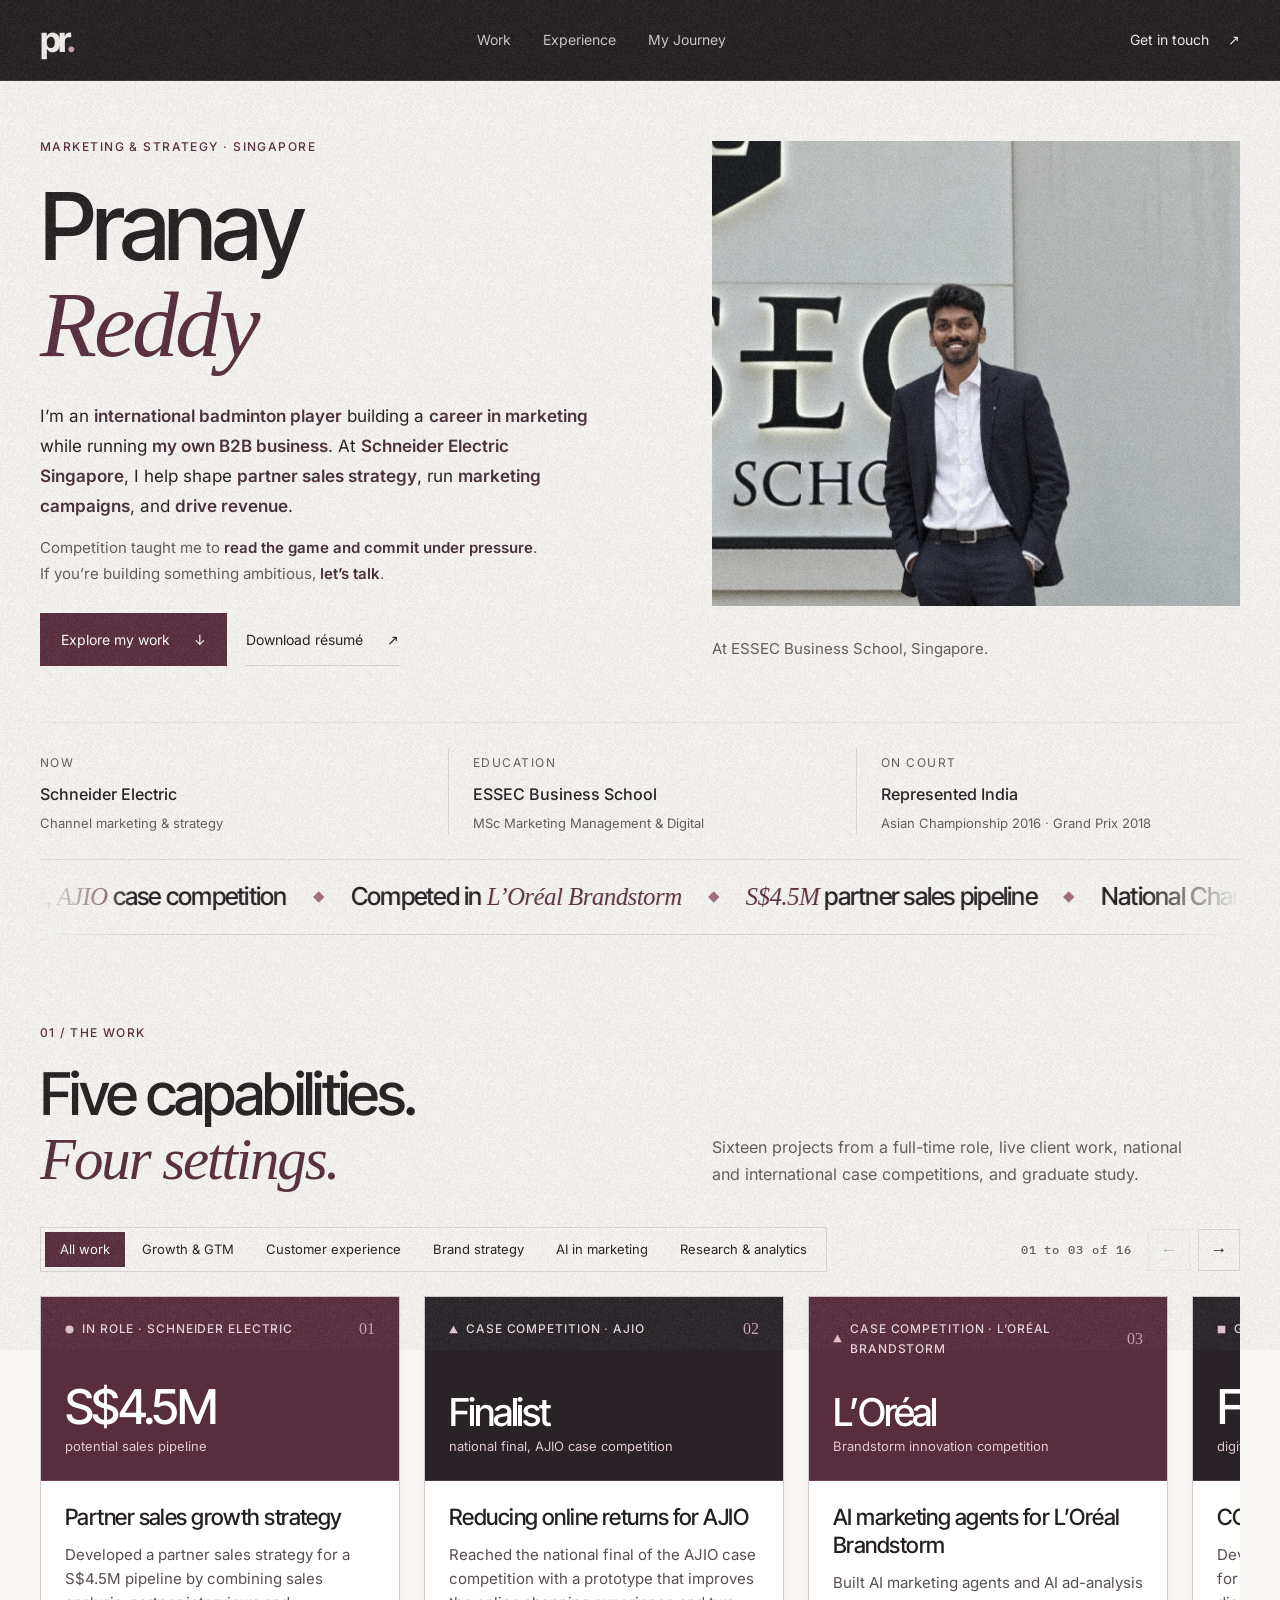
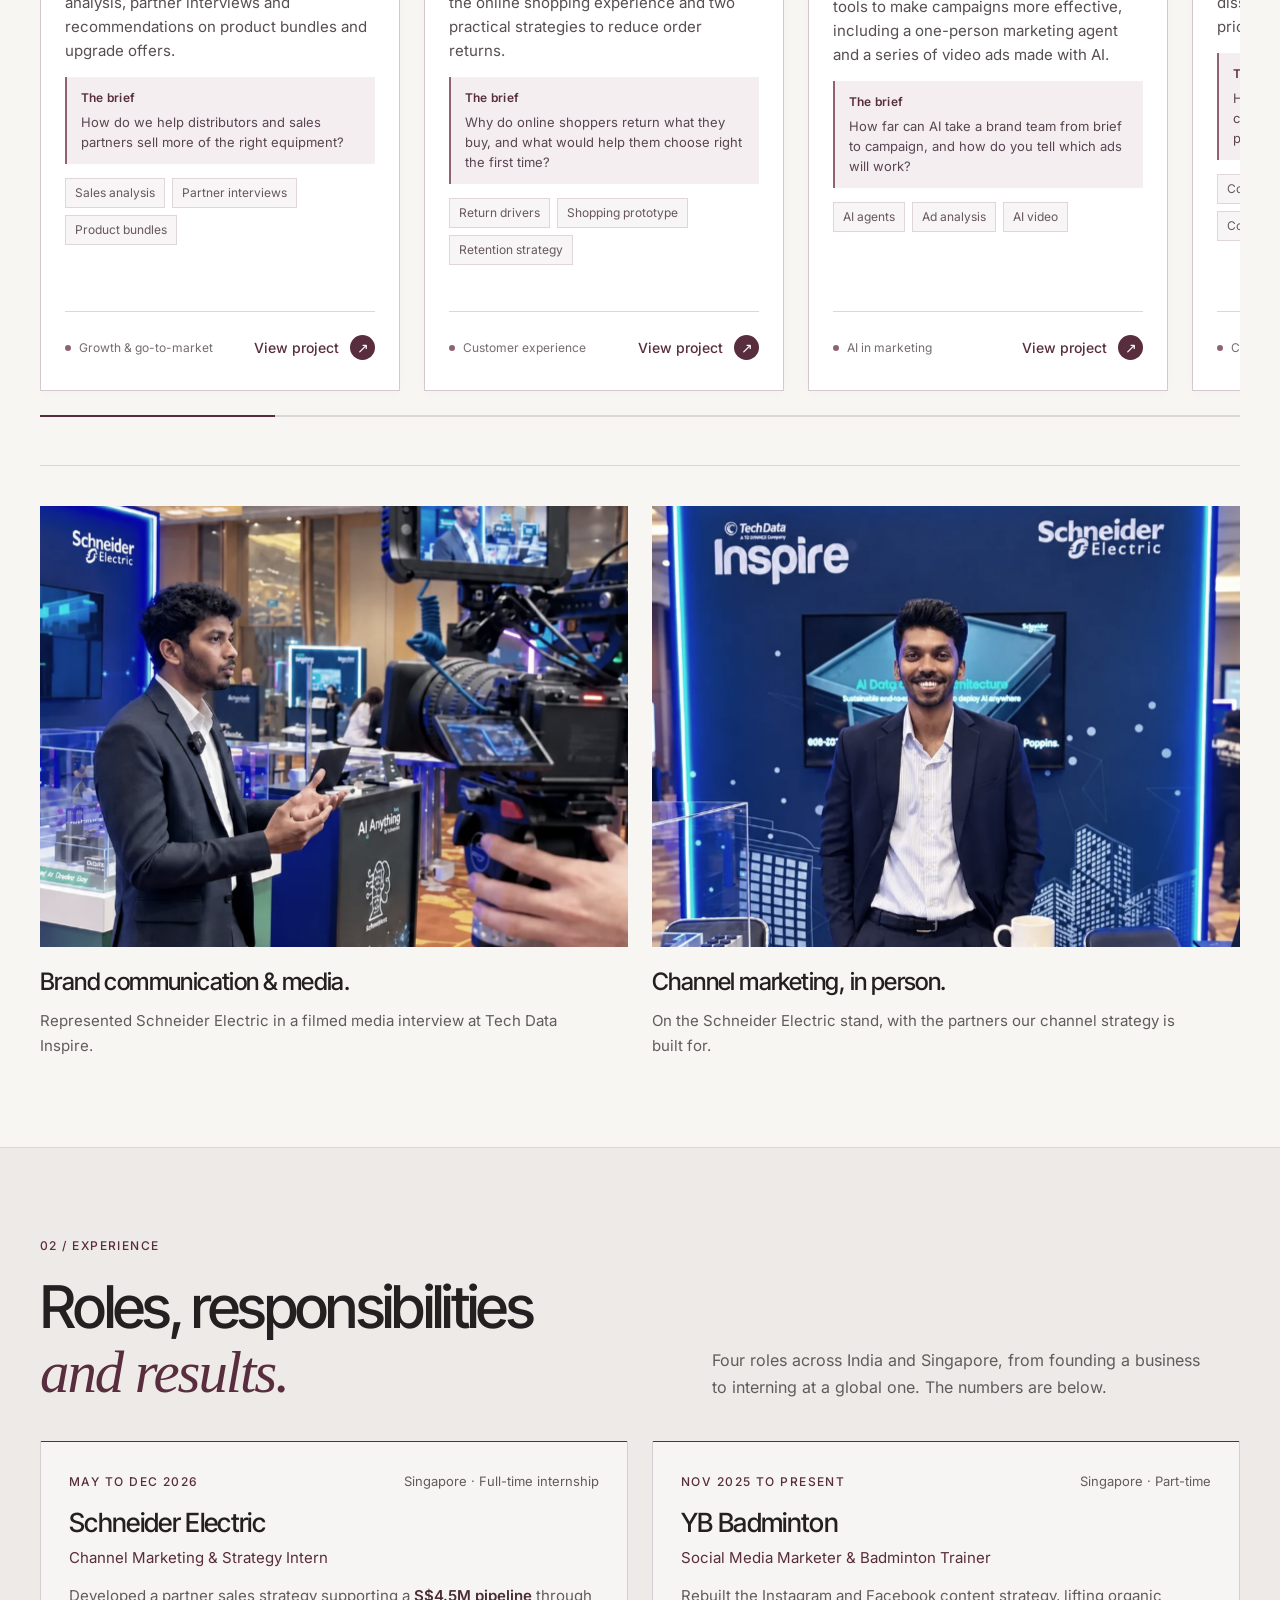
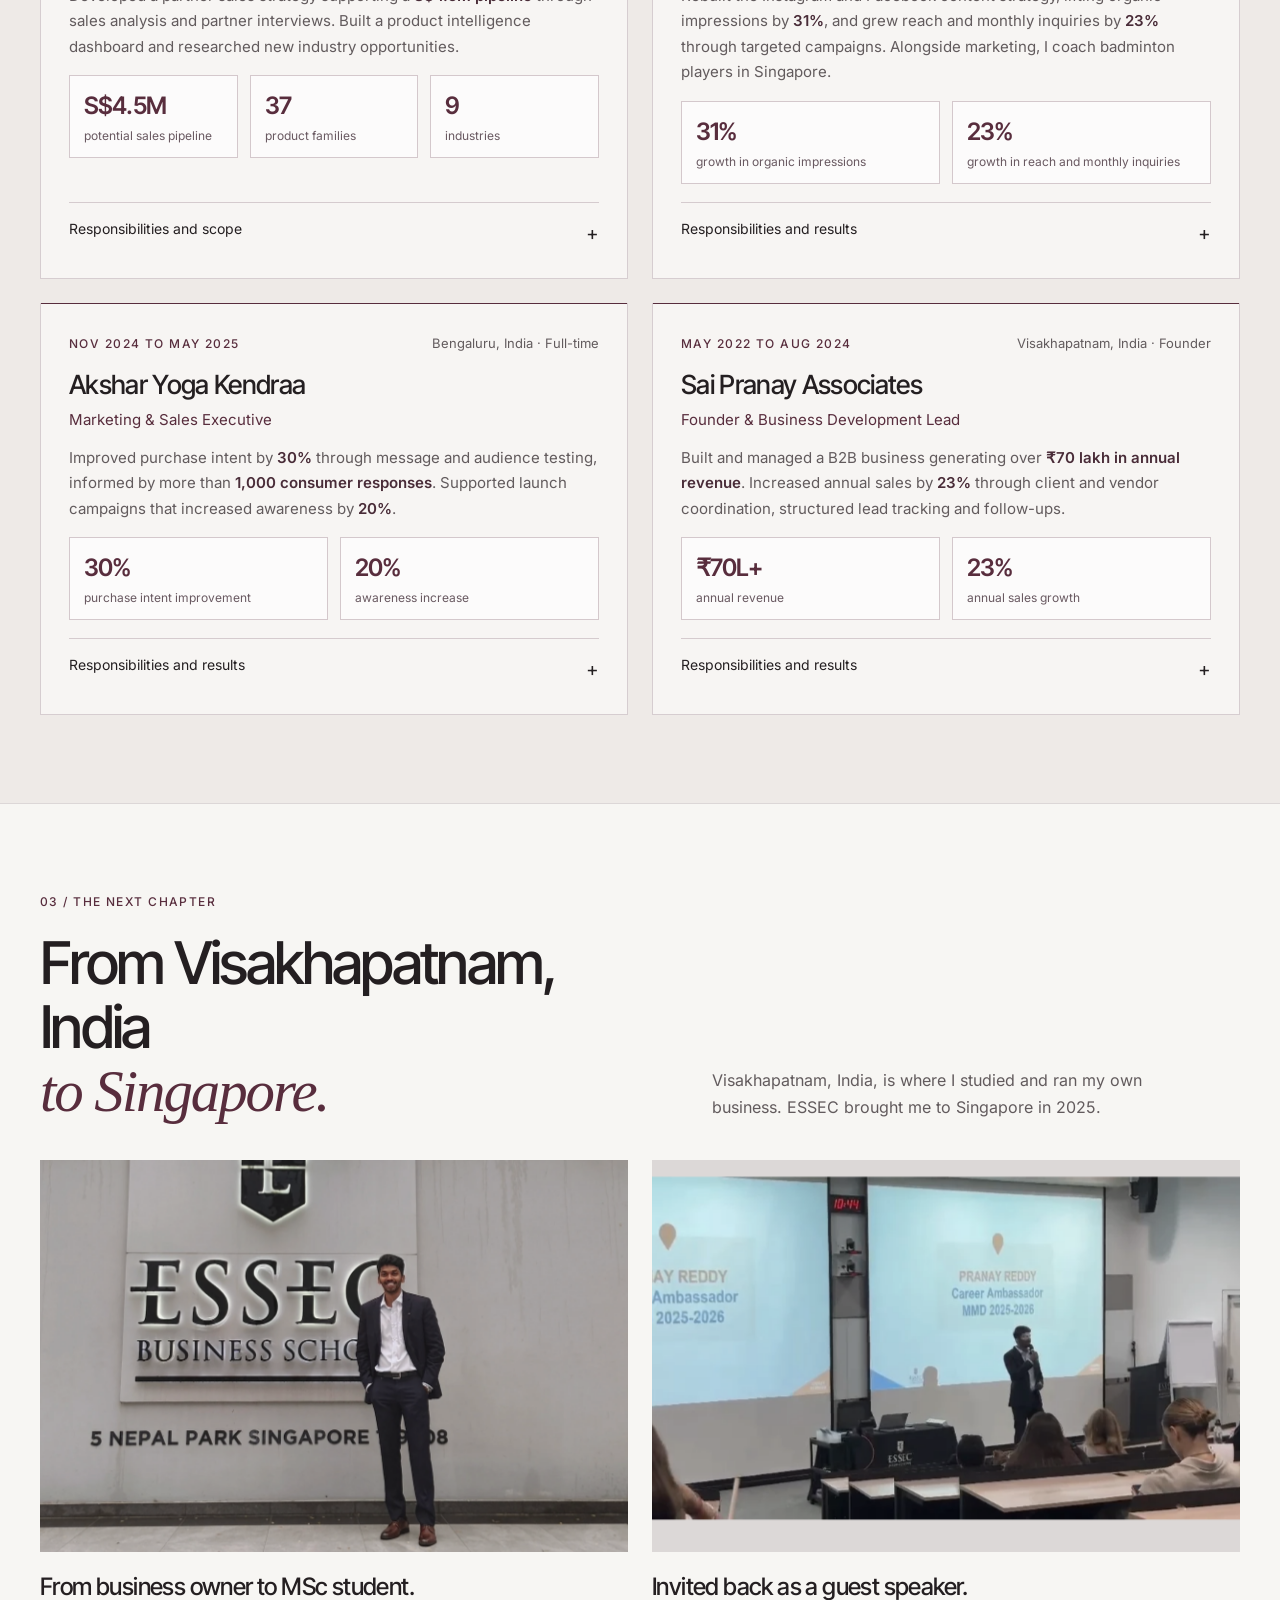
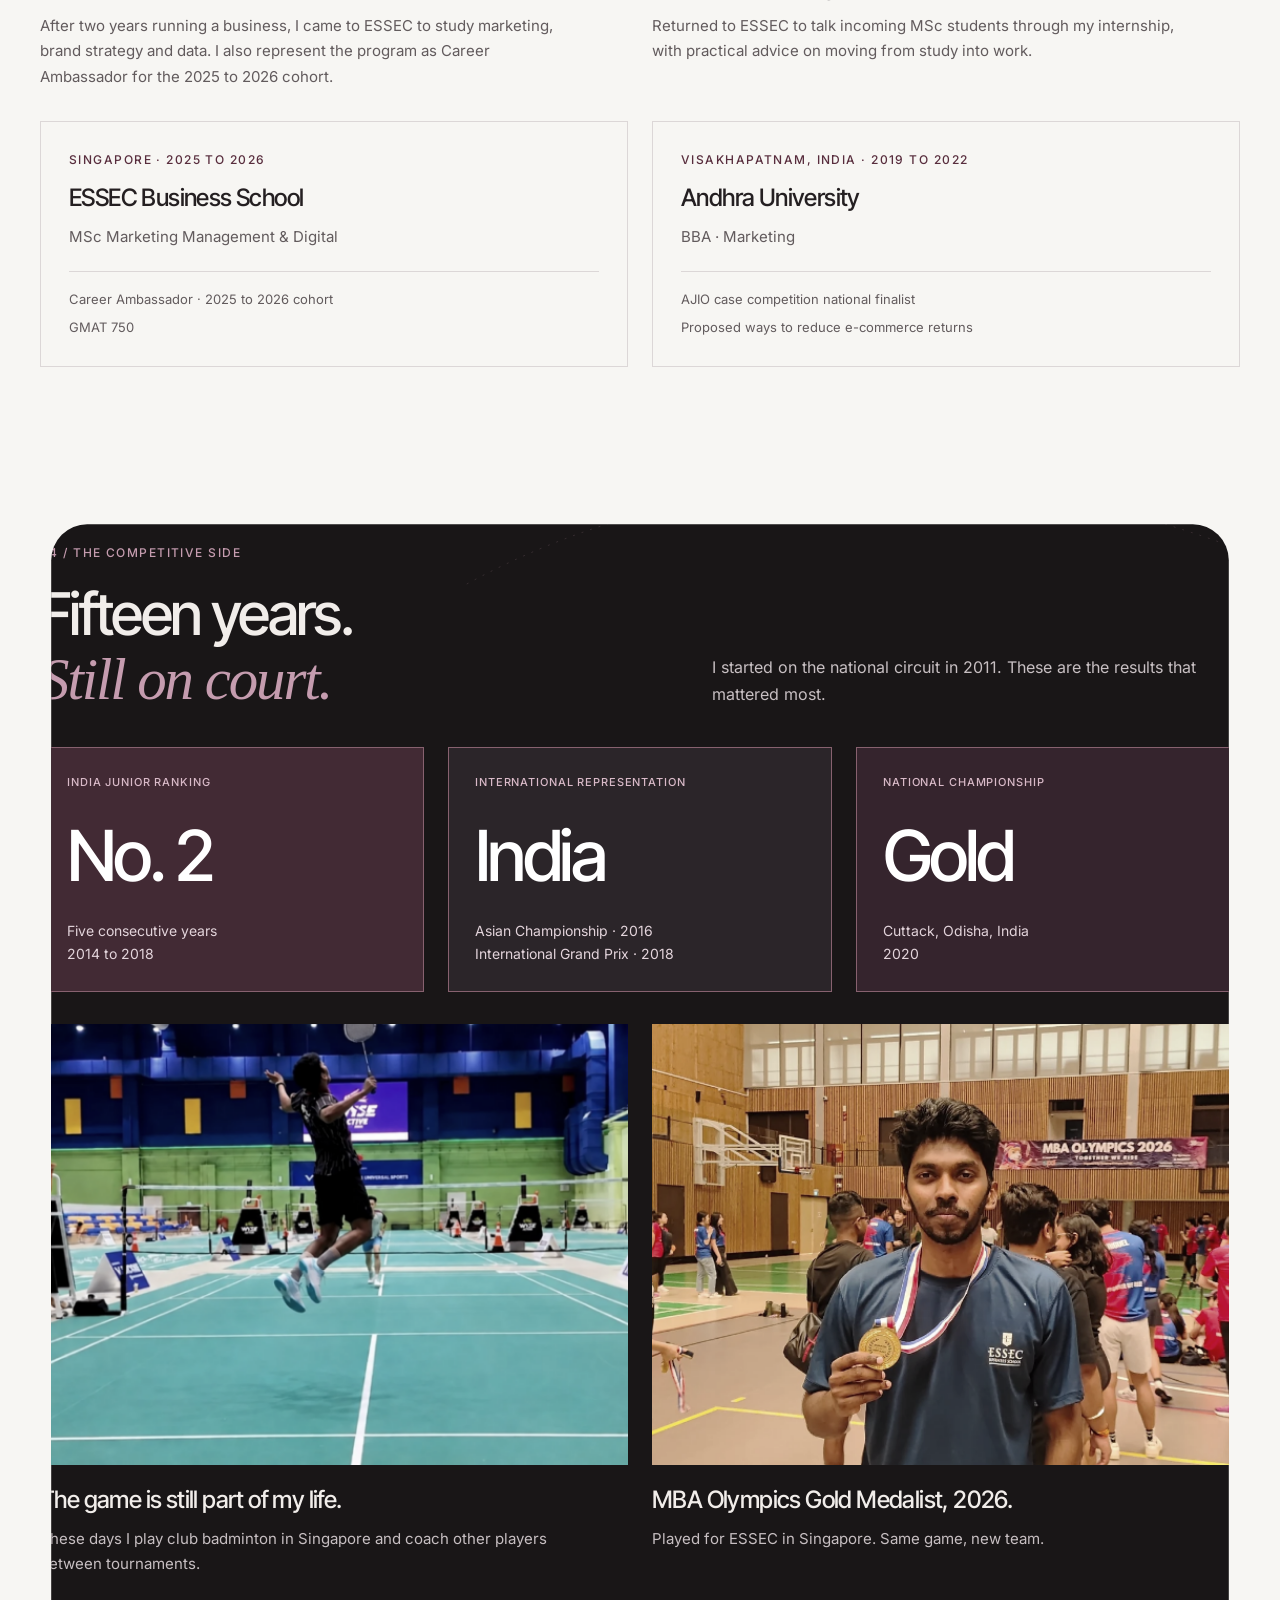
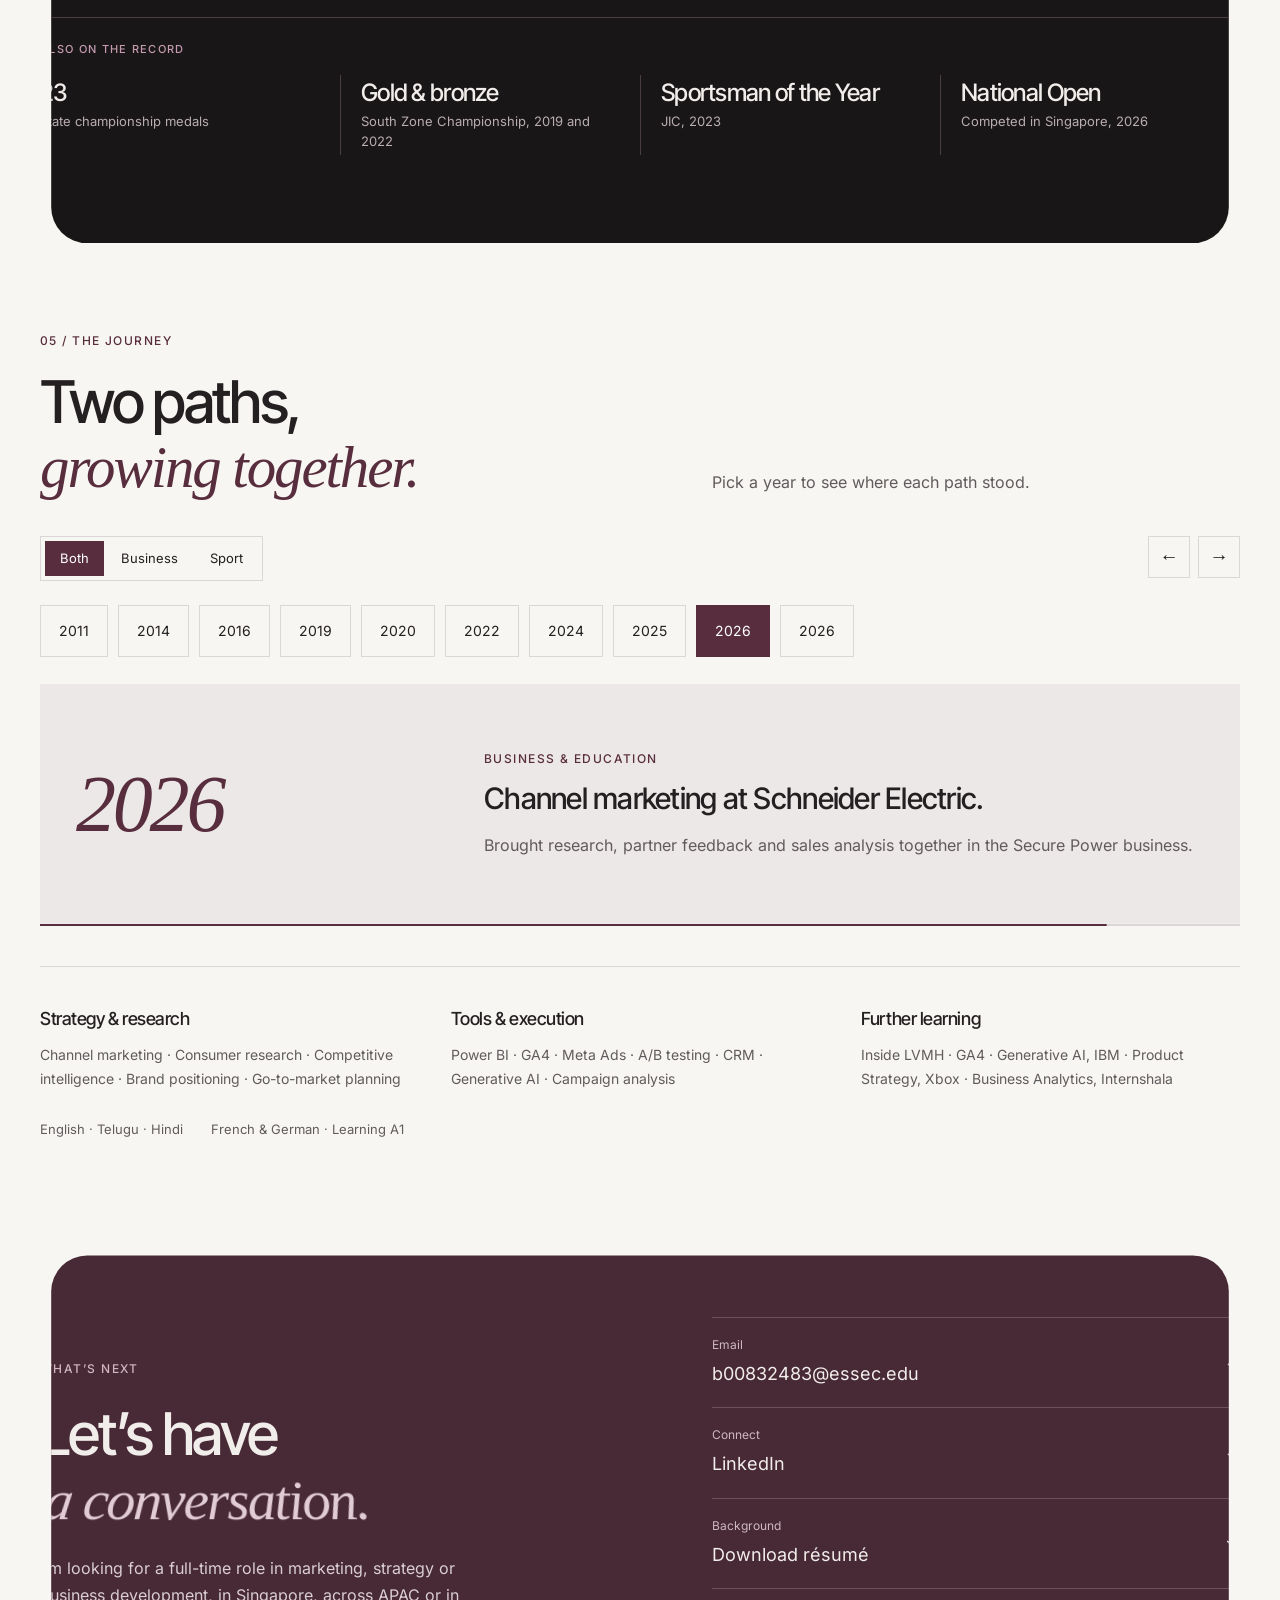
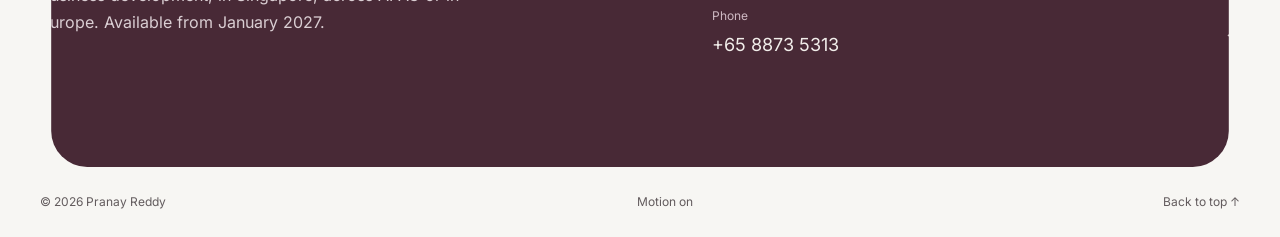
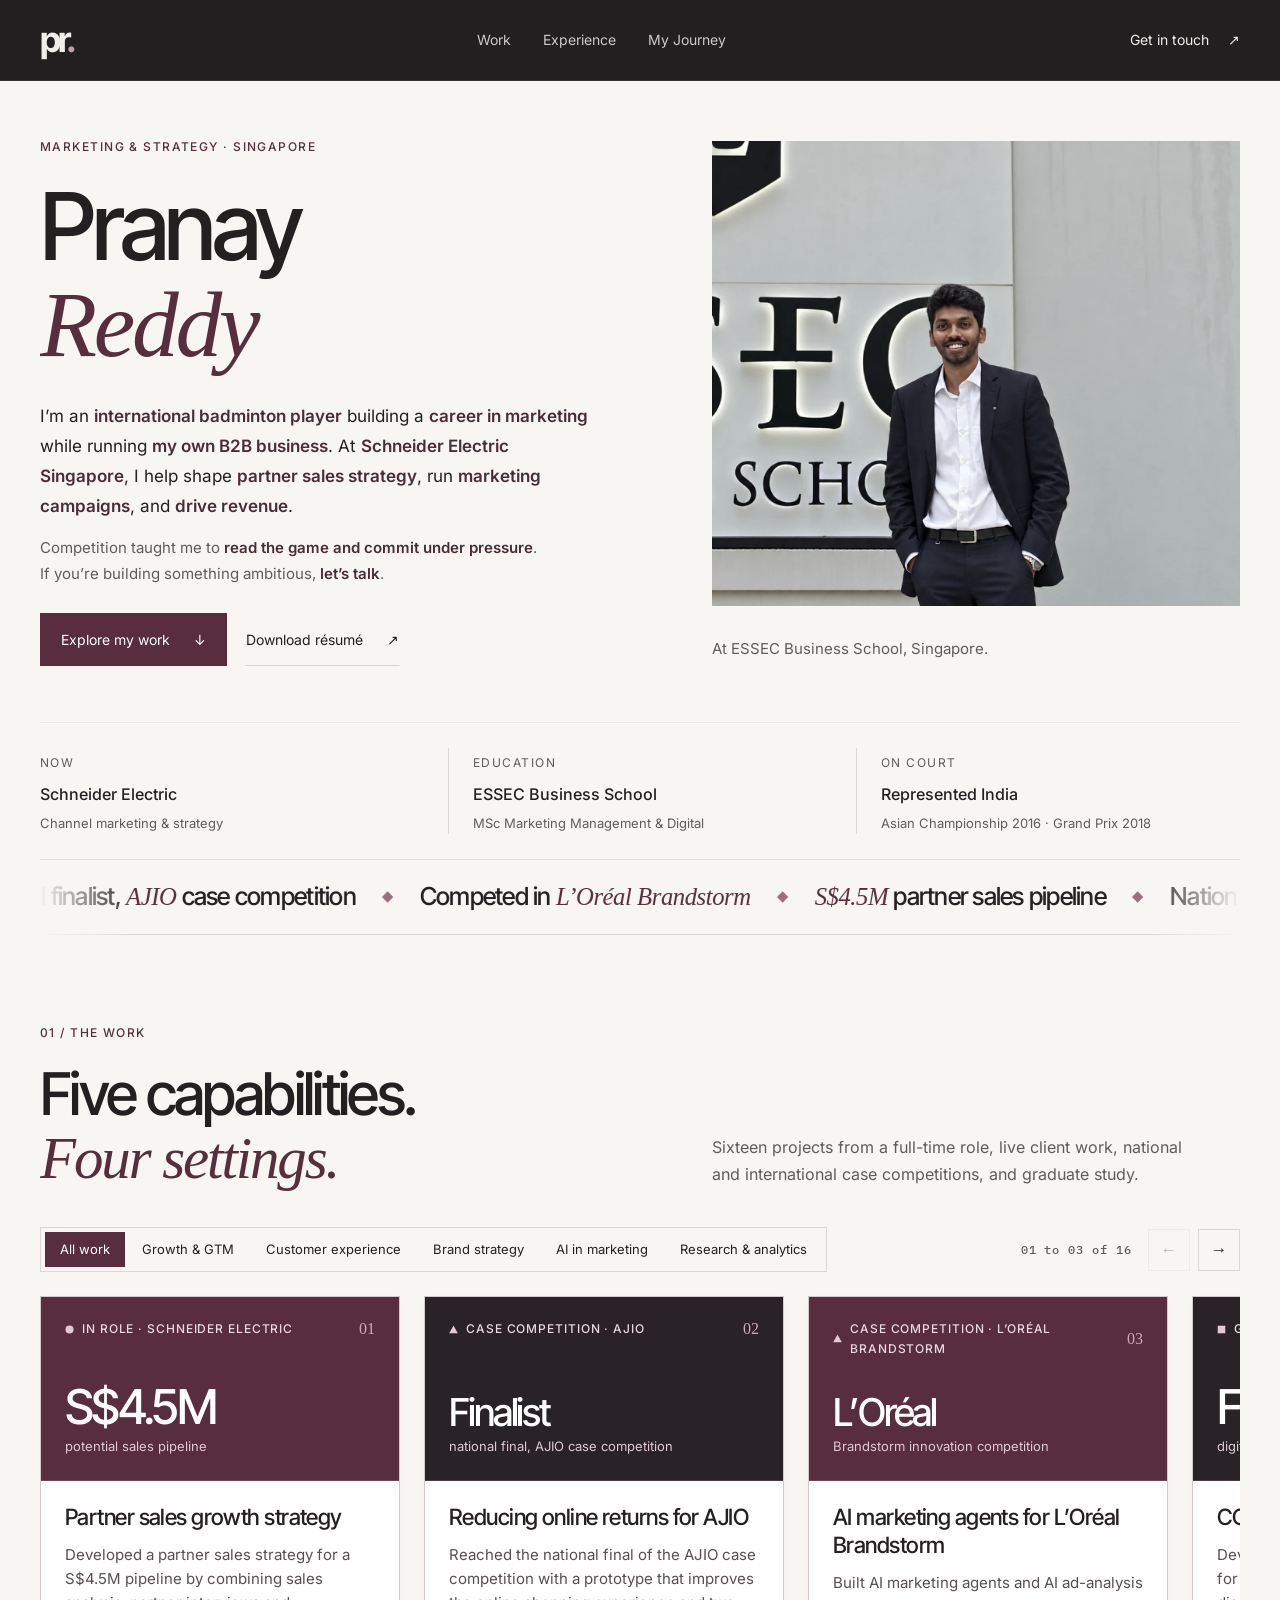
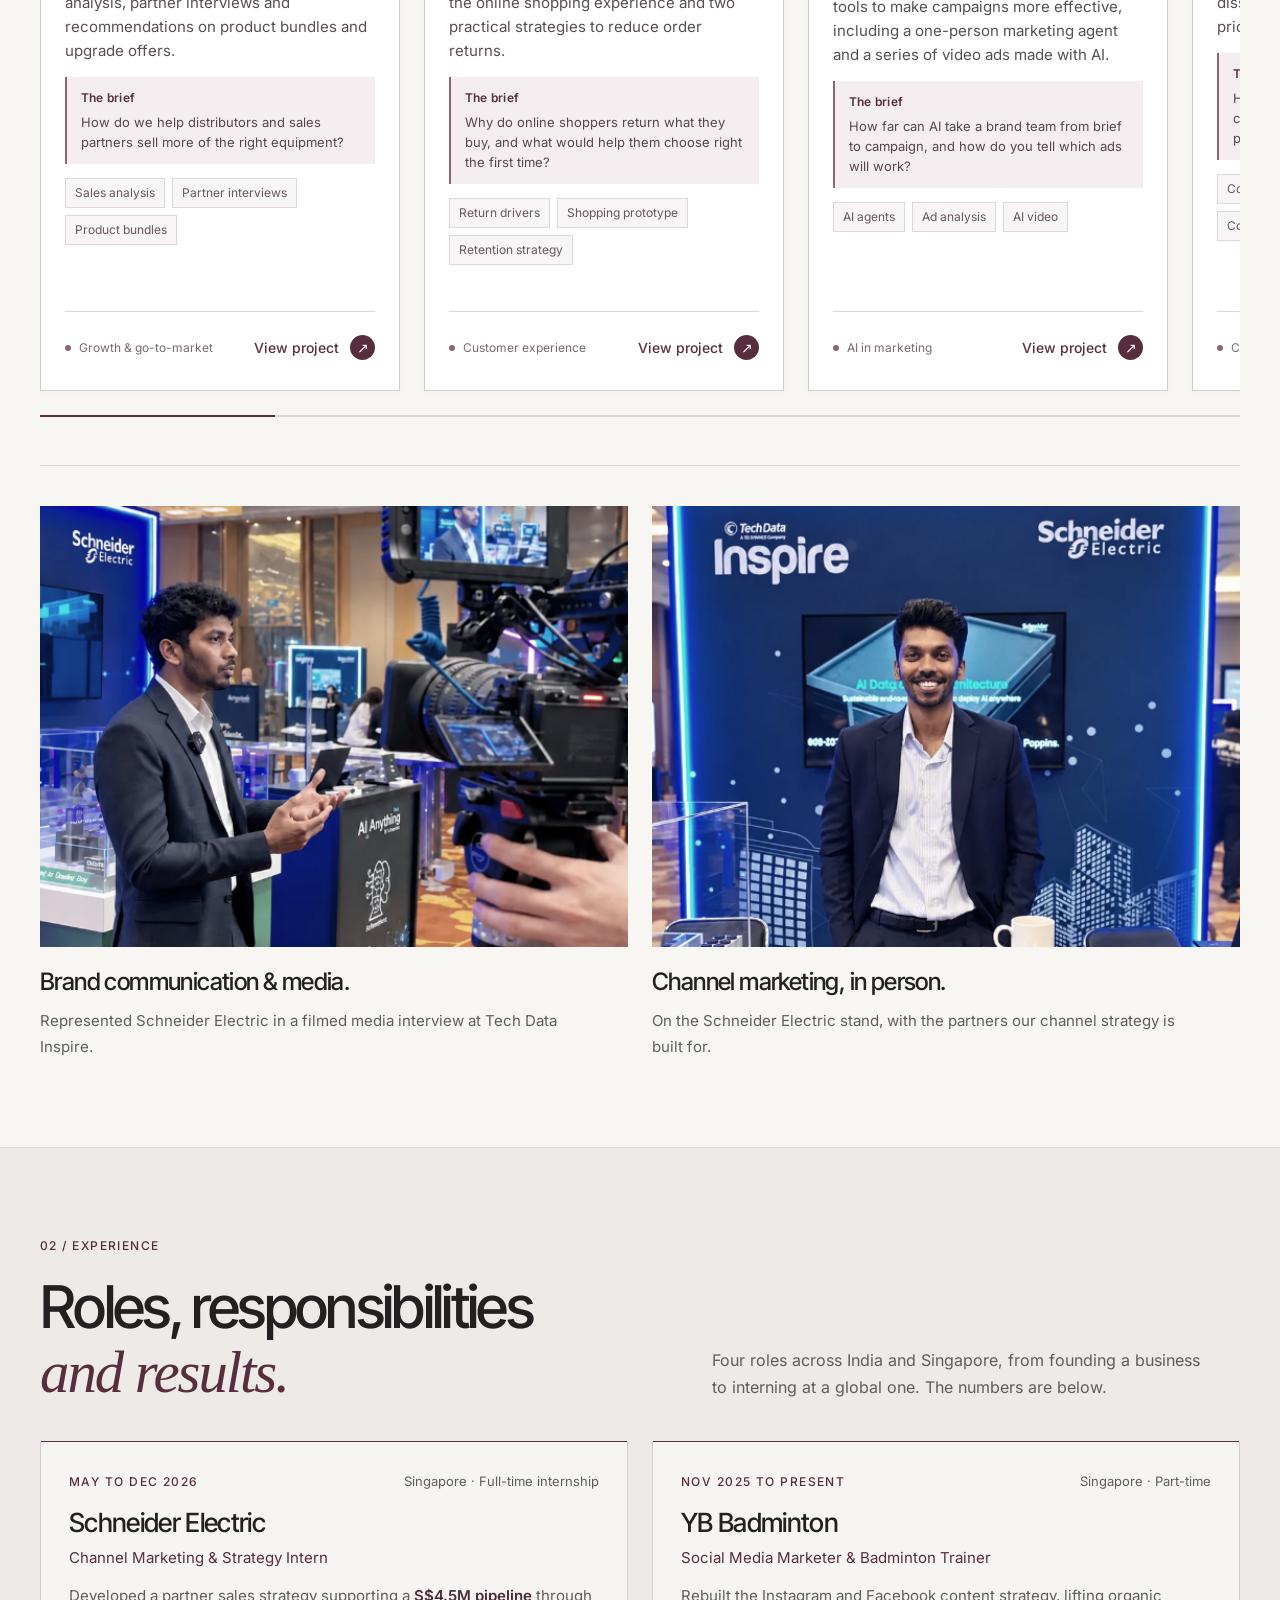
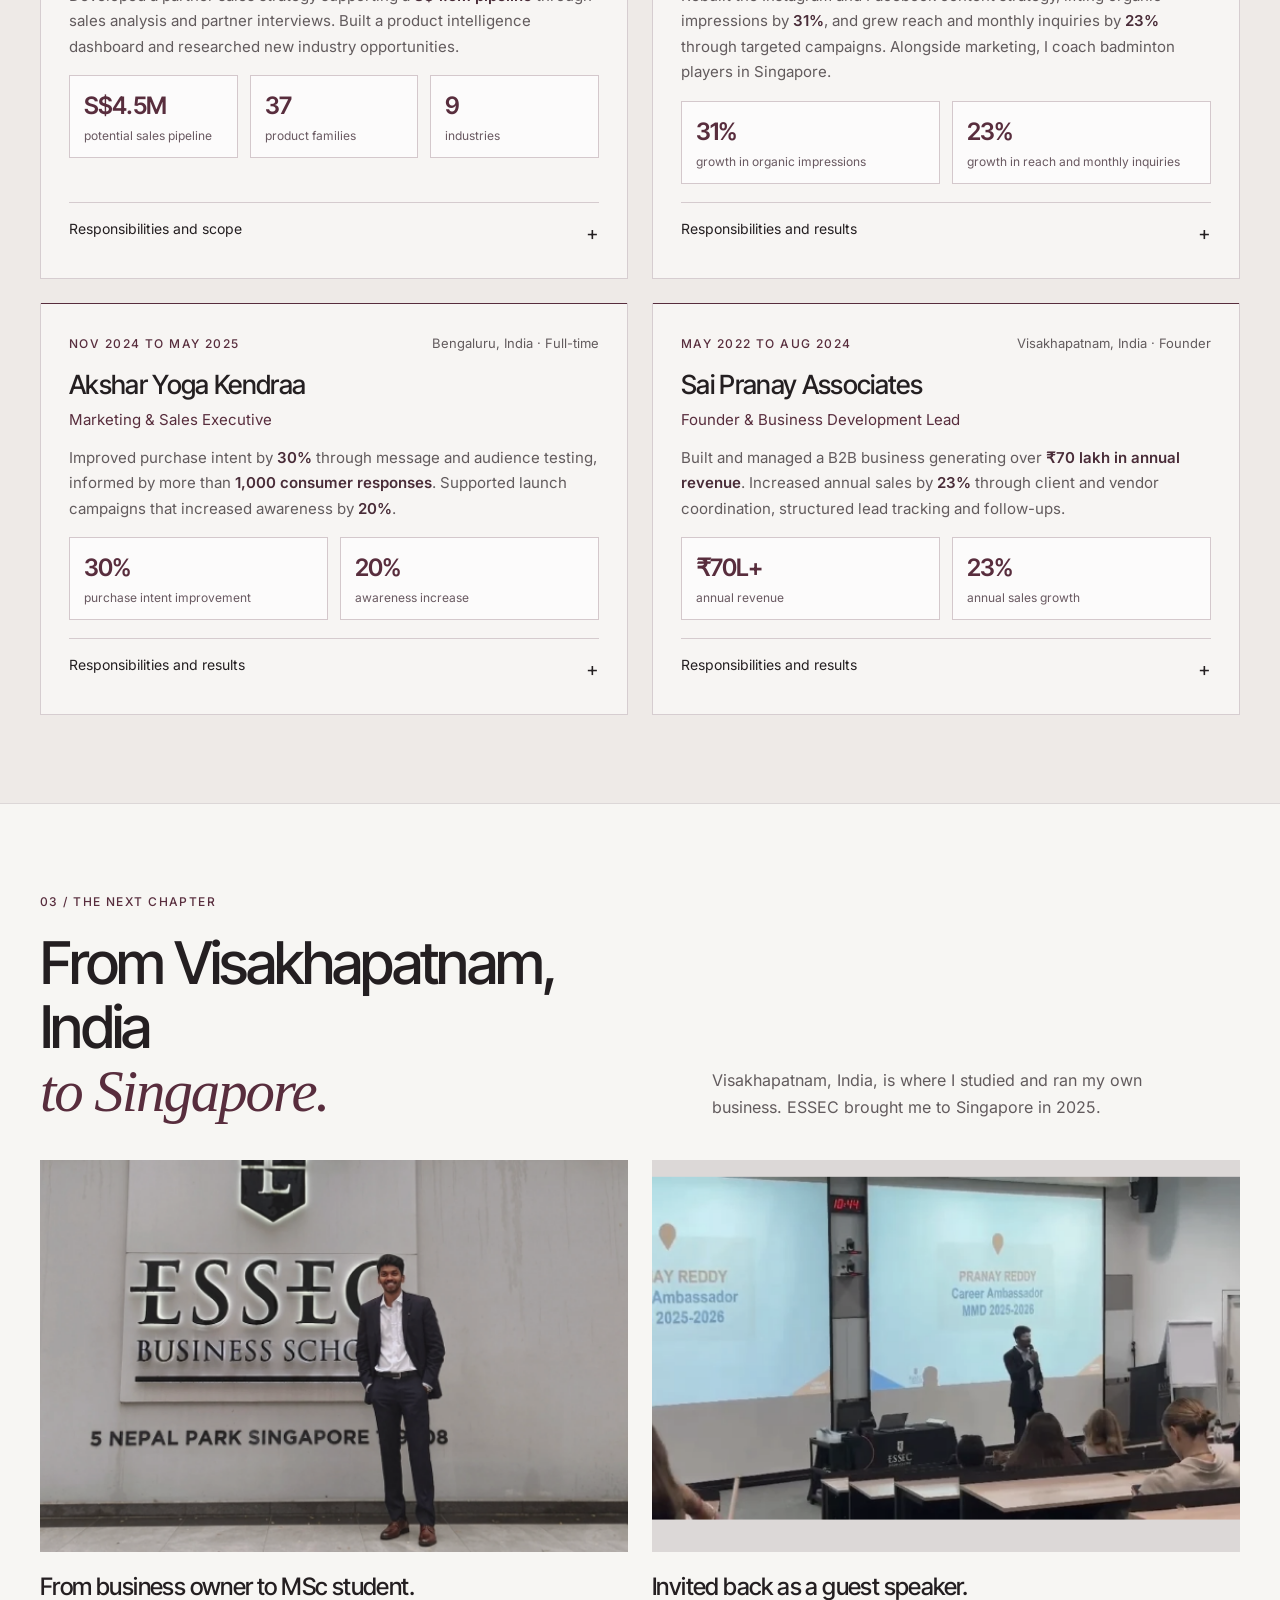
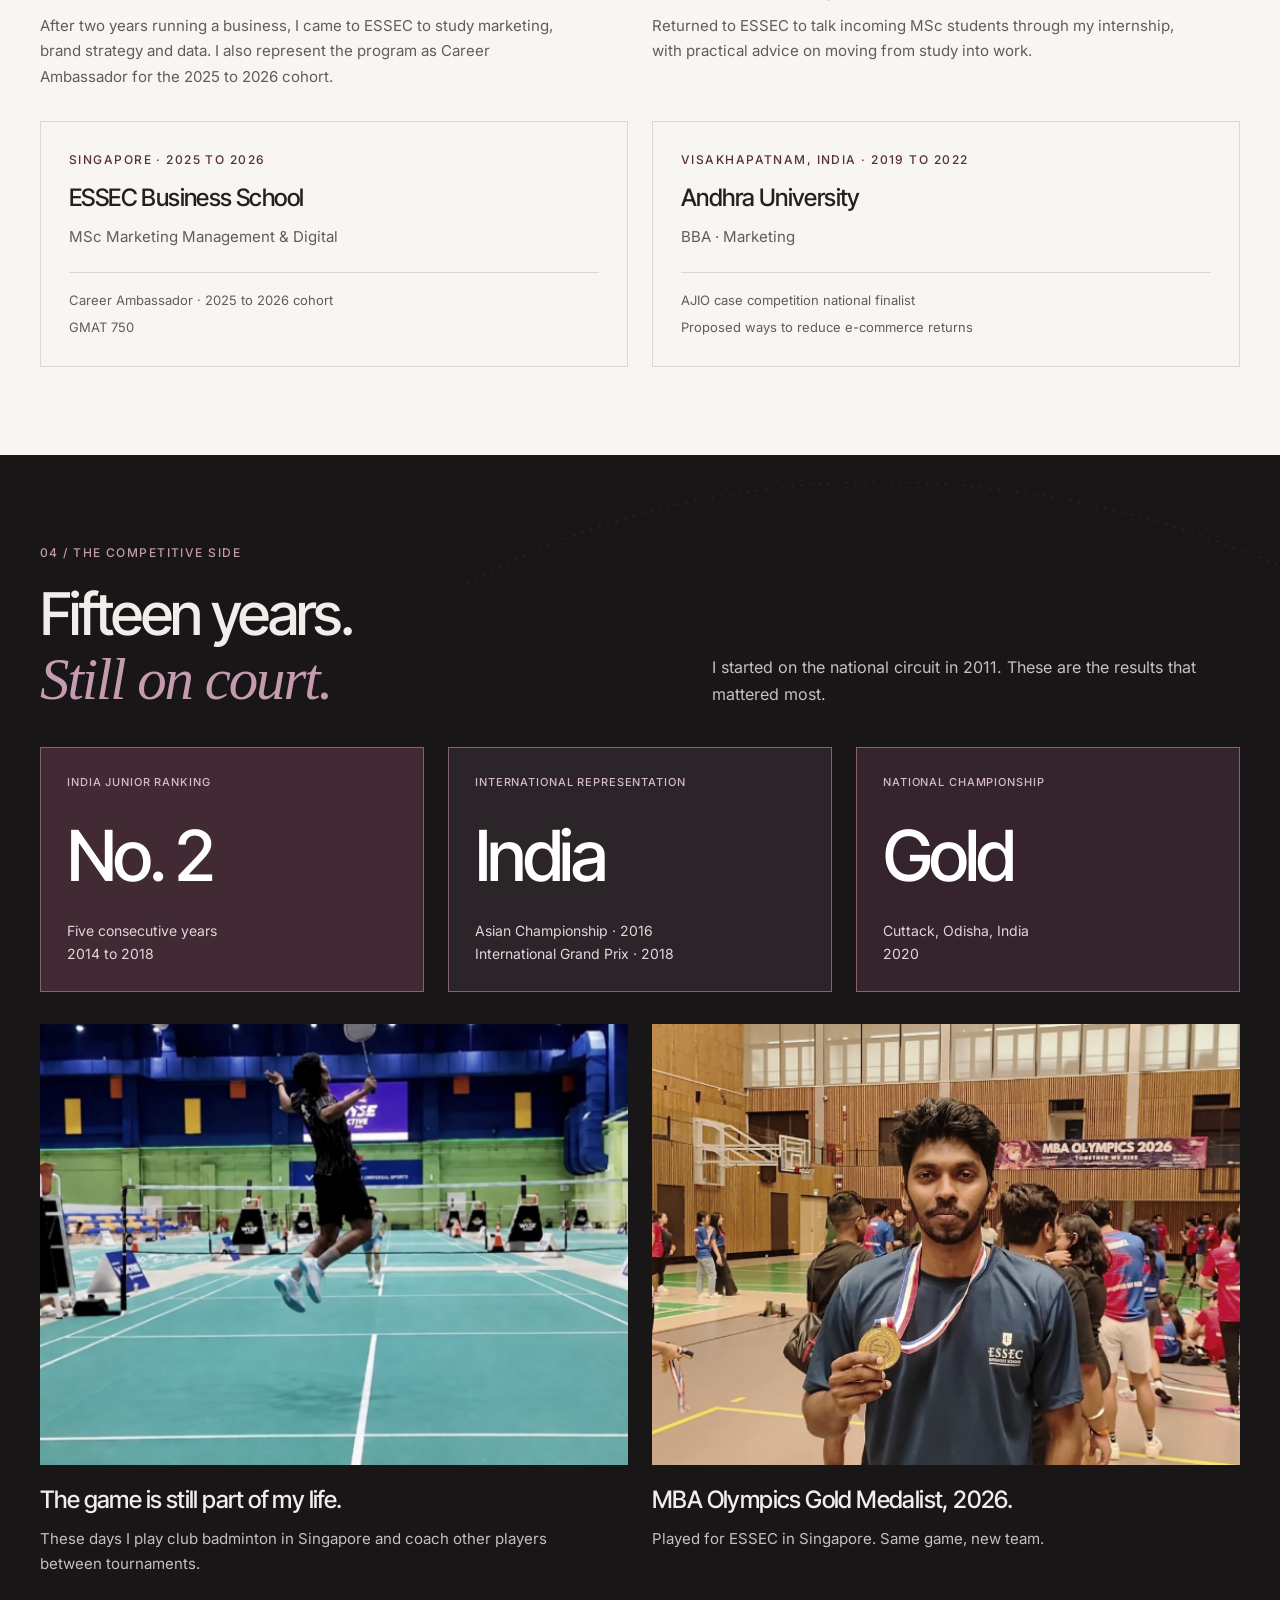
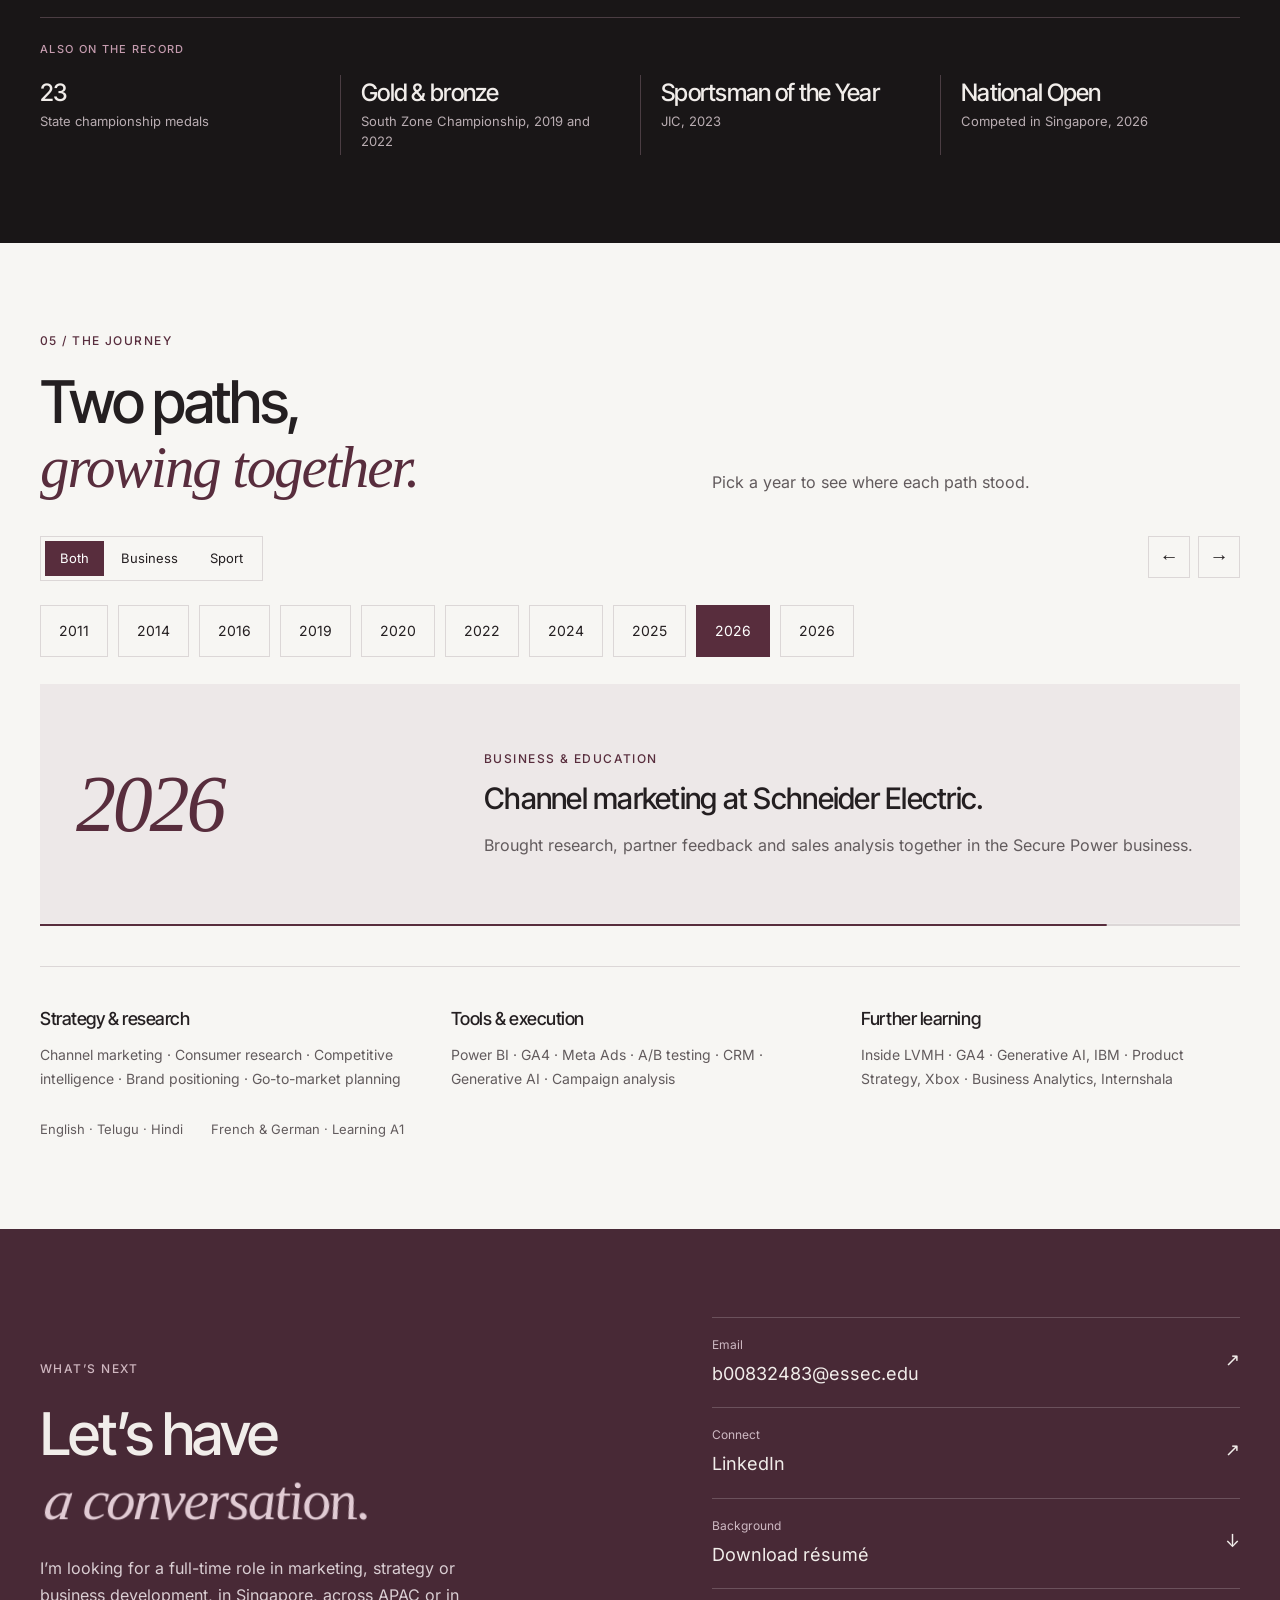
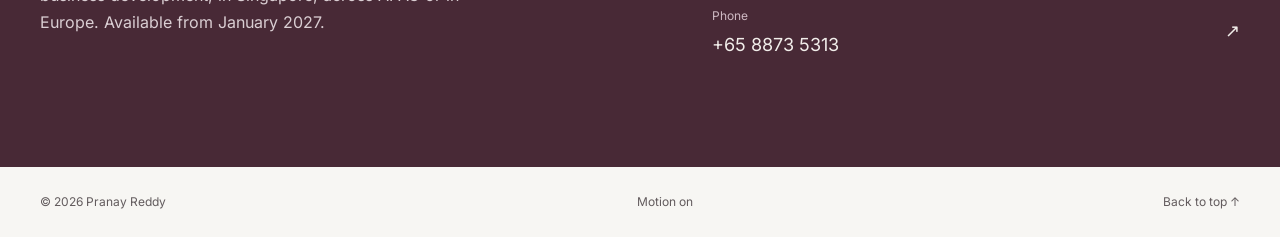
